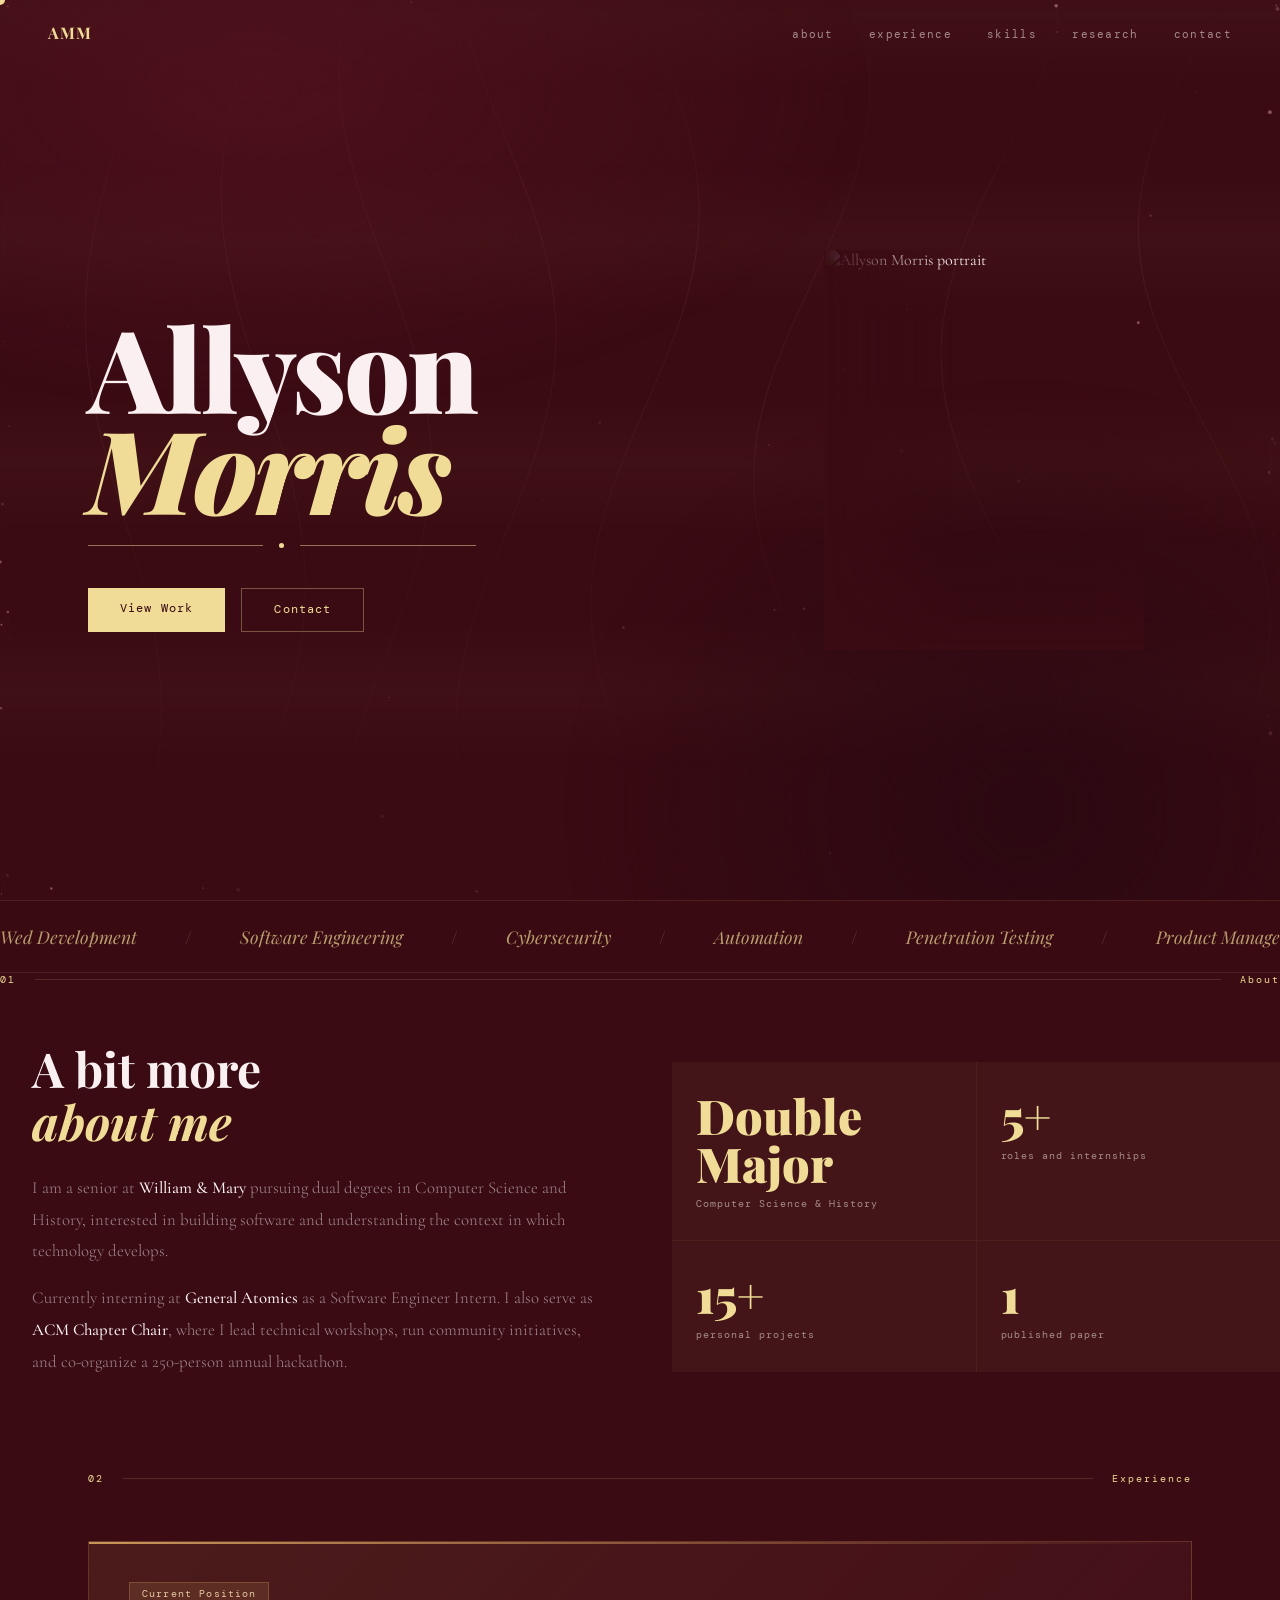
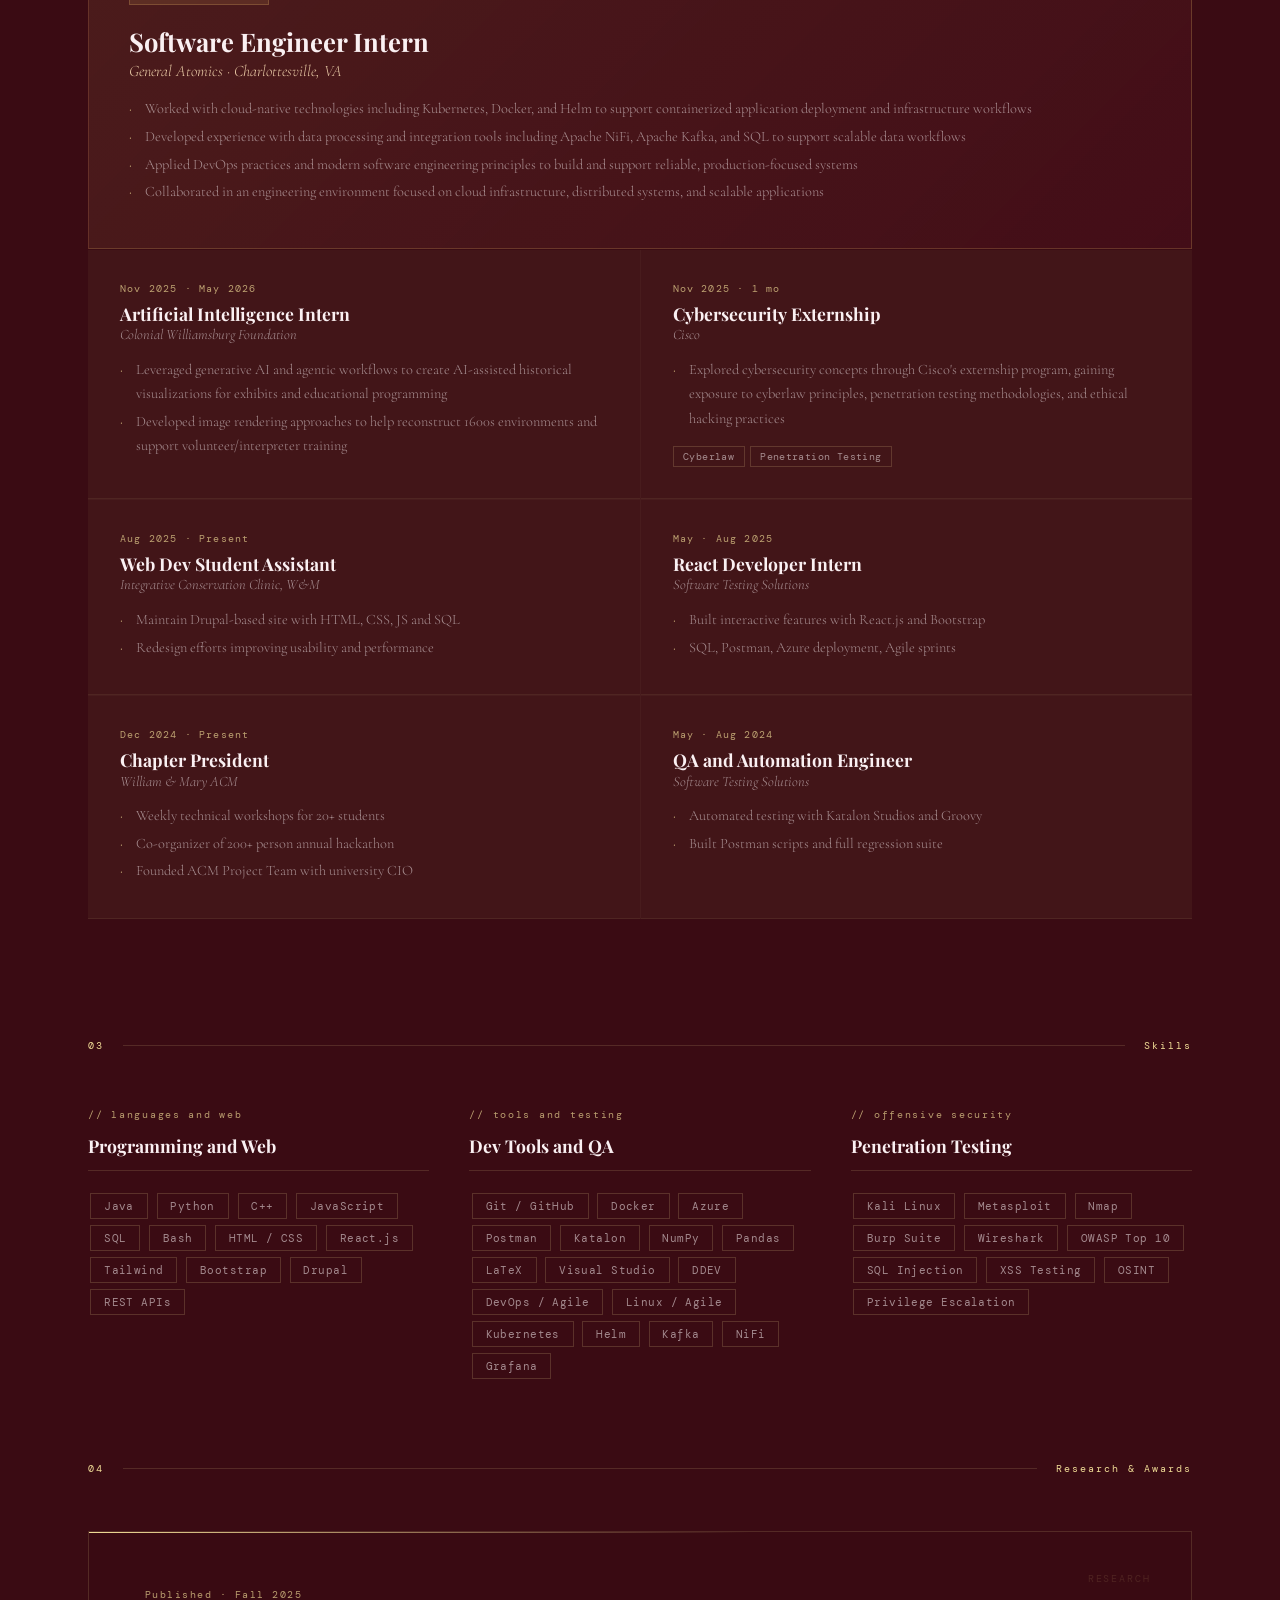
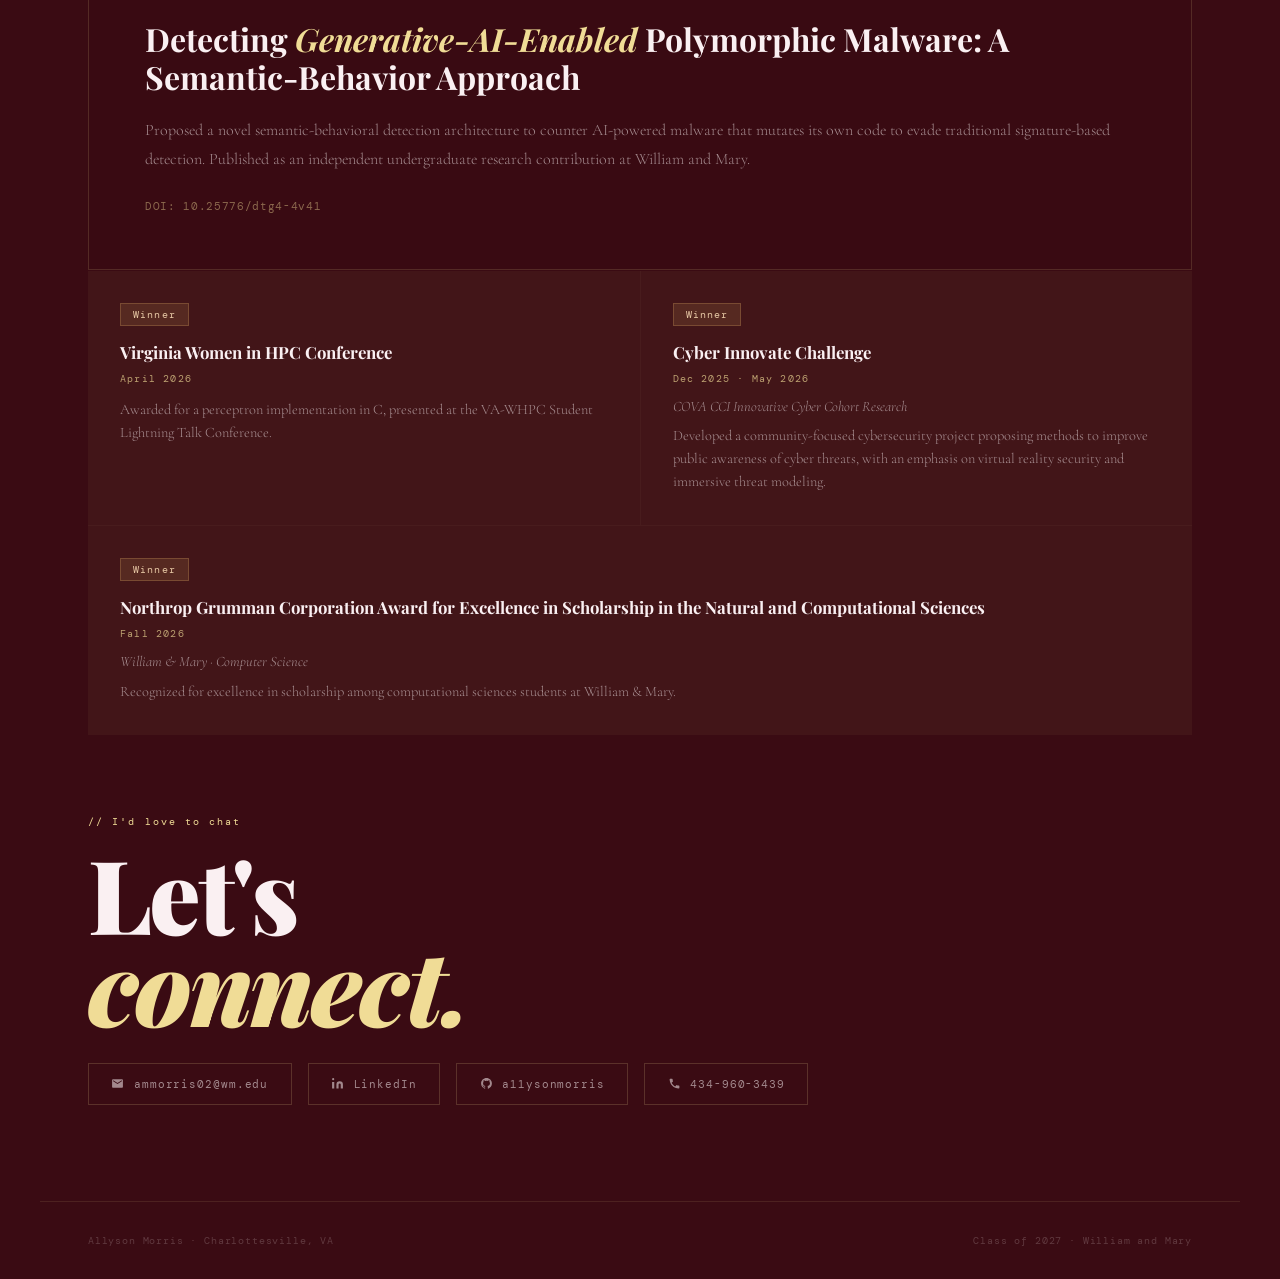
==== index.html @ bb6e07dc "Rename allyson-morris-portfolio-v2.html to index.html" ====
<!DOCTYPE html>
<html lang="en">
<head>
<meta charset="UTF-8">
<meta name="viewport" content="width=device-width, initial-scale=1.0">
<title>Allyson Morris</title>
<link rel="stylesheet" href="styles.css">
<link href="https://fonts.googleapis.com/css2?family=Playfair+Display:ital,wght@0,400;0,700;0,900;1,400;1,700&family=Cormorant+Garamond:ital,wght@0,300;0,400;0,500;1,300;1,400&family=DM+Mono:wght@300;400&display=swap" rel="stylesheet">
</head>
<body>

<div id="cursor"></div>
<div id="cursor-ring"></div>
<canvas id="bg-canvas"></canvas>
<div class="bg-wash"></div>

<nav id="nav">
  <a href="#hero" class="nav-logo">AMM</a>
  <ul class="nav-links">
    <li><a href="#about">about</a></li>
    <li><a href="#experience">experience</a></li>
    <li><a href="#skills">skills</a></li>
    <li><a href="#research">research</a></li>
    <li><a href="#contact">contact</a></li>
  </ul>
</nav>

<!-- HERO -->
<section id="hero">
  <div class="hero-content">
    <h1 class="hero-name">
      Allyson<br>
      <span class="italic-line">Morris</span>
    </h1>
    <div class="hero-divider">
      <div class="hero-divider-line"></div>
      <div class="hero-divider-dot"></div>
      <div class="hero-divider-line"></div>
    </div>
    <div class="hero-cta">
      <a href="#experience" class="btn-primary">View Work</a>
      <a href="mailto:ammorris02@wm.edu" class="btn-ghost">Contact</a>
    </div>
  </div>
  <div class="hero-photo-float">
  <img src="Images/IMG_0436.jpg" alt="Allyson Morris portrait">
  </div>
</section>

<!-- MARQUEE -->
<div class="marquee-wrap">
  <div class="marquee-track">
    <span>Wed Development</span><span class="sep">/</span>
    <span>Software Engineering</span><span class="sep">/</span>
    <span>Cybersecurity</span><span class="sep">/</span>
    <span>Automation</span><span class="sep">/</span>
    <span>Penetration Testing</span><span class="sep">/</span>
    <span>Product Management</span><span class="sep">/</span>
    <span>Published Researcher</span><span class="sep">/</span>
    <span>Wed Development</span><span class="sep">/</span>
    <span>Software Engineering</span><span class="sep">/</span>
    <span>Cybersecurity</span><span class="sep">/</span>
    <span>Automation</span><span class="sep">/</span>
    <span>Penetration Testing</span><span class="sep">/</span>
    <span>Published Researcher</span><span class="sep">/</span>
    <span>Product Management</span><span class="sep">/</span>
  </div>
</div>

<!-- ABOUT -->
<section id="about">
  <div class="section-meta reveal">
    <span class="section-num">01</span>
    <div class="section-rule"></div>
    <span class="section-num">About</span>
  </div>
  <div class="about-layout">
    <div class="about-left reveal">
      <h2>A bit more<br><em>about me</em></h2>
      <p>I am a senior at <strong>William &amp; Mary</strong> pursuing dual degrees in Computer Science and History, interested in building software and understanding the context in which technology develops.</p>
      <p>Currently interning at <strong>General Atomics</strong> as a Software Engineer Intern. I also serve as <strong>ACM Chapter Chair</strong>, where I lead technical workshops, run community initiatives, and co-organize a 250-person annual hackathon.</p>
    </div>
    <div class="stats-wrap reveal">
      <div class="stat-cell">
        <span class="stat-n">Double Major</span>
        <span class="stat-l">Computer Science & History</span>
      </div>
      <div class="stat-cell">
        <span class="stat-n">5+</span>
        <span class="stat-l">roles and internships</span>
      </div>
      <div class="stat-cell">
        <span class="stat-n">15+</span>
        <span class="stat-l">personal projects</span>
      </div>
      <div class="stat-cell">
        <span class="stat-n">1</span>
        <span class="stat-l">published paper</span>
      </div>
    </div>
  </div>
</section>

<!-- EXPERIENCE -->
<section id="experience">
  <div class="section-meta reveal">
    <span class="section-num">02</span>
    <div class="section-rule"></div>
    <span class="section-num">Experience</span>
  </div>

  <div class="exp-featured reveal">
    <div class="feat-badge">Current Position</div>
    <div class="feat-role">Software Engineer Intern</div>
    <div class="feat-org">General Atomics · Charlottesville, VA</div>
    <ul class="exp-bullets feat-bullets">
      <li>Worked with cloud-native technologies including Kubernetes, Docker, and Helm to support containerized application deployment and infrastructure workflows</li>
      <li>Developed experience with data processing and integration tools including Apache NiFi, Apache Kafka, and SQL to support scalable data workflows</li>
      <li>Applied DevOps practices and modern software engineering principles to build and support reliable, production-focused systems</li>
      <li>Collaborated in an engineering environment focused on cloud infrastructure, distributed systems, and scalable applications</li>
    </ul>
  </div>

  <div class="exp-grid reveal">
    <div class="exp-card">
      <div class="exp-period">Nov 2025 · May 2026</div>
      <div class="exp-role">Artificial Intelligence Intern</div>
      <div class="exp-org">Colonial Williamsburg Foundation</div>
      <ul class="exp-bullets">
        <li>Leveraged generative AI and agentic workflows to create AI-assisted historical visualizations for exhibits and educational programming</li>
        <li>Developed image rendering approaches to help reconstruct 1600s environments and support volunteer/interpreter training</li>
      </ul>
    </div>
    <div class="exp-card">
      <div class="exp-period">Nov 2025 · 1 mo</div>
      <div class="exp-role">Cybersecurity Externship</div>
      <div class="exp-org">Cisco</div>
      <ul class="exp-bullets">
        <li>Explored cybersecurity concepts through Cisco's externship program, gaining exposure to cyberlaw principles, penetration testing methodologies, and ethical hacking practices</li>
      </ul>
      <div class="exp-skills">
        <span class="skill-tag">Cyberlaw</span>
        <span class="skill-tag">Penetration Testing</span>
      </div>
    </div>
    <div class="exp-card">
      <div class="exp-period">Aug 2025 · Present</div>
      <div class="exp-role">Web Dev Student Assistant</div>
      <div class="exp-org">Integrative Conservation Clinic, W&M</div>
      <ul class="exp-bullets">
        <li>Maintain Drupal-based site with HTML, CSS, JS and SQL</li>
        <li>Redesign efforts improving usability and performance</li>
      </ul>
    </div>
    <div class="exp-card">
      <div class="exp-period">May · Aug 2025</div>
      <div class="exp-role">React Developer Intern</div>
      <div class="exp-org">Software Testing Solutions</div>
      <ul class="exp-bullets">
        <li>Built interactive features with React.js and Bootstrap</li>
        <li>SQL, Postman, Azure deployment, Agile sprints</li>
      </ul>
    </div>
    <div class="exp-card">
      <div class="exp-period">Dec 2024 · Present</div>
      <div class="exp-role">Chapter President</div>
      <div class="exp-org">William & Mary ACM</div>
      <ul class="exp-bullets">
        <li>Weekly technical workshops for 20+ students</li>
        <li>Co-organizer of 200+ person annual hackathon</li>
        <li>Founded ACM Project Team with university CIO</li>
      </ul>
    </div>
    <div class="exp-card">
      <div class="exp-period">May · Aug 2024</div>
      <div class="exp-role">QA and Automation Engineer</div>
      <div class="exp-org">Software Testing Solutions</div>
      <ul class="exp-bullets">
        <li>Automated testing with Katalon Studios and Groovy</li>
        <li>Built Postman scripts and full regression suite</li>
      </ul>
    </div>
  </div>
</section>

<!-- SKILLS -->
<section id="skills">
  <div class="section-meta reveal">
    <span class="section-num">03</span>
    <div class="section-rule"></div>
    <span class="section-num">Skills</span>
  </div>
  <div class="skills-layout reveal">
    <div>
      <span class="skill-group-label">// languages and web</span>
      <div class="skill-group-title">Programming and Web</div>
      <span class="skill-tag">Java</span>
      <span class="skill-tag">Python</span>
      <span class="skill-tag">C++</span>
      <span class="skill-tag">JavaScript</span>
      <span class="skill-tag">SQL</span>
      <span class="skill-tag">Bash</span>
      <span class="skill-tag">HTML / CSS</span>
      <span class="skill-tag">React.js</span>
      <span class="skill-tag">Tailwind</span>
      <span class="skill-tag">Bootstrap</span>
      <span class="skill-tag">Drupal</span>
      <span class="skill-tag">REST APIs</span>
    </div>
    <div>
      <span class="skill-group-label">// tools and testing</span>
      <div class="skill-group-title">Dev Tools and QA</div>
      <span class="skill-tag">Git / GitHub</span>
      <span class="skill-tag">Docker</span>
      <span class="skill-tag">Azure</span>
      <span class="skill-tag">Postman</span>
      <span class="skill-tag">Katalon</span>
      <span class="skill-tag">NumPy</span>
      <span class="skill-tag">Pandas</span>
      <span class="skill-tag">LaTeX</span>
      <span class="skill-tag">Visual Studio</span>
      <span class="skill-tag">DDEV</span>
      <span class="skill-tag">DevOps / Agile</span>
      <span class="skill-tag">Linux / Agile</span>
      <span class="skill-tag">Kubernetes</span>
      <span class="skill-tag">Helm</span>
      <span class="skill-tag">Kafka</span>
      <span class="skill-tag">NiFi</span>
      <span class="skill-tag">Grafana</span>
    </div>
    <div>
      <span class="skill-group-label">// offensive security</span>
      <div class="skill-group-title">Penetration Testing</div>
      <span class="skill-tag">Kali Linux</span>
      <span class="skill-tag">Metasploit</span>
      <span class="skill-tag">Nmap</span>
      <span class="skill-tag">Burp Suite</span>
      <span class="skill-tag">Wireshark</span>
      <span class="skill-tag">OWASP Top 10</span>
      <span class="skill-tag">SQL Injection</span>
      <span class="skill-tag">XSS Testing</span>
      <span class="skill-tag">OSINT</span>
      <span class="skill-tag">Privilege Escalation</span>
    </div>
  </div>
</section>

<!-- RESEARCH & AWARDS -->
<section id="research">
  <div class="section-meta reveal">
    <span class="section-num">04</span>
    <div class="section-rule"></div>
    <span class="section-num">Research & Awards</span>
  </div>
  <div class="research-block reveal">
    <div class="res-label">Published · Fall 2025</div>
    <h2 class="res-title">Detecting <em>Generative-AI-Enabled</em> Polymorphic Malware: A Semantic-Behavior Approach</h2>
    <p class="res-body">Proposed a novel semantic-behavioral detection architecture to counter AI-powered malware that mutates its own code to evade traditional signature-based detection. Published as an independent undergraduate research contribution at William and Mary.</p>
    <div class="res-doi">DOI: 10.25776/dtg4-4v41</div>
  </div>
  <div class="awards-grid reveal">
    <div class="award-cell">
      <div class="award-badge">Winner</div>
      <div class="award-title">Virginia Women in HPC Conference</div>
      <div class="award-date">April 2026</div>
      <p class="award-desc">Awarded for a perceptron implementation in C, presented at the VA-WHPC Student Lightning Talk Conference.</p>
    </div>
    <div class="award-cell">
      <div class="award-badge">Winner</div>
      <div class="award-title">Cyber Innovate Challenge</div>
      <div class="award-date">Dec 2025 · May 2026</div>
      <div class="award-org">COVA CCI Innovative Cyber Cohort Research</div>
      <p class="award-desc">Developed a community-focused cybersecurity project proposing methods to improve public awareness of cyber threats, with an emphasis on virtual reality security and immersive threat modeling.</p>
    </div>
    <div class="award-cell award-cell-wide">
      <div class="award-badge">Winner</div>
      <div class="award-title">Northrop Grumman Corporation Award for Excellence in Scholarship in the Natural and Computational Sciences</div>
      <div class="award-date">Fall 2026</div>
      <div class="award-org">William &amp; Mary · Computer Science</div>
      <p class="award-desc">Recognized for excellence in scholarship among computational sciences students at William &amp; Mary.</p>
    </div>
  </div>
</section>

<!-- CONTACT -->
<section id="contact">
  <div class="contact-kicker reveal">// I'd love to chat</div>
  <h2 class="contact-h reveal">Let's<br><em>connect.</em></h2>
  <div class="contact-row reveal">
    <a href="mailto:ammorris02@wm.edu" class="contact-link">
      <svg viewBox="0 0 24 24"><path d="M20 4H4C2.9 4 2 4.9 2 6v12c0 1.1.9 2 2 2h16c1.1 0 2-.9 2-2V6c0-1.1-.9-2-2-2zm0 4l-8 5-8-5V6l8 5 8-5v2z"/></svg>
      ammorris02@wm.edu
    </a>
    <a href="https://www.linkedin.com/in/allyson-morris" target="_blank" class="contact-link">
      <svg viewBox="0 0 24 24"><path d="M16 8a6 6 0 016 6v7h-4v-7a2 2 0 00-2-2 2 2 0 00-2 2v7h-4v-7a6 6 0 016-6zM2 9h4v12H2z"/><circle cx="4" cy="4" r="2"/></svg>
      LinkedIn
    </a>
    <a href="https://github.com/a11ysonmorris" target="_blank" class="contact-link">
      <svg viewBox="0 0 24 24"><path d="M12 2C6.477 2 2 6.477 2 12c0 4.42 2.865 8.166 6.839 9.489.5.092.682-.217.682-.482 0-.237-.008-.866-.013-1.7-2.782.603-3.369-1.34-3.369-1.34-.454-1.156-1.11-1.463-1.11-1.463-.908-.62.069-.608.069-.608 1.003.07 1.531 1.03 1.531 1.03.892 1.529 2.341 1.088 2.91.832.092-.647.35-1.088.636-1.338-2.22-.253-4.555-1.11-4.555-4.943 0-1.091.39-1.984 1.029-2.683-.103-.253-.446-1.27.098-2.647 0 0 .84-.269 2.75 1.025A9.578 9.578 0 0112 6.836c.85.004 1.705.114 2.504.336 1.909-1.294 2.747-1.025 2.747-1.025.546 1.377.202 2.394.1 2.647.64.699 1.028 1.592 1.028 2.683 0 3.842-2.339 4.687-4.566 4.935.359.309.678.919.678 1.852 0 1.336-.012 2.415-.012 2.743 0 .267.18.578.688.48C19.138 20.161 22 16.416 22 12c0-5.523-4.477-10-10-10z"/></svg>
      a11ysonmorris
    </a>
    <a href="tel:4349603439" class="contact-link">
      <svg viewBox="0 0 24 24"><path d="M6.6 10.8c1.4 2.8 3.8 5.1 6.6 6.6l2.2-2.2c.3-.3.7-.4 1-.2 1.1.4 2.3.6 3.6.6.6 0 1 .4 1 1V20c0 .6-.4 1-1 1-9.4 0-17-7.6-17-17 0-.6.4-1 1-1h3.5c.6 0 1 .4 1 1 0 1.3.2 2.5.6 3.6.1.3 0 .7-.2 1L6.6 10.8z"/></svg>
      434-960-3439
    </a>
  </div>
</section>

<footer>
  <p>Allyson Morris · Charlottesville, VA</p>
  <p>Class of 2027 · William and Mary</p>
</footer>

<script>
// Cursor
const cursor=document.getElementById('cursor');
const ring=document.getElementById('cursor-ring');
let mx=0,my=0,rx=0,ry=0;
document.addEventListener('mousemove',e=>{mx=e.clientX;my=e.clientY;});
(function loop(){
  cursor.style.left=mx+'px';cursor.style.top=my+'px';
  rx+=(mx-rx)*.1;ry+=(my-ry)*.1;
  ring.style.left=rx+'px';ring.style.top=ry+'px';
  requestAnimationFrame(loop);
})();
document.querySelectorAll('a,button,.stat-cell,.exp-card,.exp-featured,.research-block,.skill-tag,.award-cell').forEach(el=>{
  el.addEventListener('mouseenter',()=>{
    ring.style.width='52px';ring.style.height='52px';
    ring.style.borderColor='rgba(232,160,176,0.7)';
    cursor.style.transform='translate(-50%,-50%) scale(1.6)';
  });
  el.addEventListener('mouseleave',()=>{
    ring.style.width='34px';ring.style.height='34px';
    ring.style.borderColor='rgba(232,160,176,0.5)';
    cursor.style.transform='translate(-50%,-50%) scale(1)';
  });
});

// Nav
const nav=document.getElementById('nav');
window.addEventListener('scroll',()=>nav.classList.toggle('scrolled',scrollY>60));

// Reveal
const obs=new IntersectionObserver(entries=>{
  entries.forEach(e=>{if(e.isIntersecting)e.target.classList.add('visible');});
},{threshold:.1});
document.querySelectorAll('.reveal').forEach(el=>obs.observe(el));

// Canvas: flowing diagonal gradient lines + floating particles
const canvas=document.getElementById('bg-canvas');
const ctx=canvas.getContext('2d');
let W,H;
function resize(){W=canvas.width=window.innerWidth;H=canvas.height=window.innerHeight;}
resize();
window.addEventListener('resize',resize);

let t=0;
// Particles
const particles=Array.from({length:60},()=>{
  return {
    x:Math.random()*2000,y:Math.random()*1200,
    vx:(Math.random()-.5)*.3,vy:(Math.random()-.5)*.3,
    size:Math.random()*1.5+.5,
    opacity:Math.random()*.4+.1
  };
});

function draw(){
  ctx.clearRect(0,0,W,H);
  t+=.004;

  // Flowing lines — diagonal, like circuit traces
  const numLines=12;
  for(let i=0;i<numLines;i++){
    const progress=(t*.12+i/numLines)%1;
    const x=(i/numLines)*W*1.5-W*.2;
    const wave=Math.sin(t+i*.7)*60;
    ctx.beginPath();
    ctx.moveTo(x+wave,-20);
    const grad=ctx.createLinearGradient(x,0,x,H);
    grad.addColorStop(0,'rgba(232,160,176,0)');
    grad.addColorStop(.3+Math.sin(t+i)*.15,'rgba(232,160,176,0.08)');
    grad.addColorStop(.6,'rgba(201,151,90,0.04)');
    grad.addColorStop(1,'rgba(232,160,176,0)');
    ctx.strokeStyle=grad;
    ctx.lineWidth=1;
    for(let y=0;y<=H;y+=4){
      const wx=x+Math.sin(t*.5+y*.008+i)*(30+i*4)+wave;
      ctx.lineTo(wx,y);
    }
    ctx.stroke();
  }

  // Horizontal gradient sweeps
  for(let i=0;i<4;i++){
    const y=H*((t*.05+i*.25)%1);
    const grad2=ctx.createLinearGradient(0,y-80,0,y+80);
    grad2.addColorStop(0,'rgba(201,151,90,0)');
    grad2.addColorStop(.5,'rgba(201,151,90,0.04)');
    grad2.addColorStop(1,'rgba(201,151,90,0)');
    ctx.fillStyle=grad2;
    ctx.fillRect(0,y-80,W,160);
  }

  // Particles
  particles.forEach(p=>{
    p.x+=p.vx;p.y+=p.vy;
    if(p.x<0)p.x=W;if(p.x>W)p.x=0;
    if(p.y<0)p.y=H;if(p.y>H)p.y=0;
    ctx.beginPath();
    ctx.arc(p.x,p.y,p.size,0,Math.PI*2);
    ctx.fillStyle=`rgba(232,160,176,${p.opacity*(0.5+Math.sin(t*2+p.x)*.5)})`;
    ctx.fill();
  });

  // Connect nearby particles
  particles.forEach((a,i)=>{
    particles.slice(i+1).forEach(b=>{
      const dx=a.x-b.x,dy=a.y-b.y,dist=Math.sqrt(dx*dx+dy*dy);
      if(dist<100){
        ctx.beginPath();
        ctx.moveTo(a.x,a.y);ctx.lineTo(b.x,b.y);
        ctx.strokeStyle=`rgba(232,160,176,${(1-dist/100)*0.06})`;
        ctx.lineWidth=.5;ctx.stroke();
      }
    });
  });

  requestAnimationFrame(draw);
}
draw();
</script>
</body>
</html>
---- styles.css ----
*,*::before,*::after{box-sizing:border-box;margin:0;padding:0;}
:root{
  --burg:#5C1522;
  --burg-deep:#3A0B13;
  --burg-mid:#7A1E30;
  --burg-bright:#9E2840;
  --burg-light:#C45070;
  --rose:#F0DC96;
  --rose-pale:#F7EDC8;
  --cream:#FAF0F2;
  --cream2:#F0DDE2;
  --gold:#C9975A;
  --gold-pale:#E8C9A5;
  --ink:#FAF0F2;
  --muted:rgba(250,240,242,0.55);
  --serif-d:'Playfair Display',Georgia,serif;
  --serif-b:'Cormorant Garamond',Georgia,serif;
  --mono:'DM Mono',monospace;
}
html{scroll-behavior:smooth;}
body{
  background:var(--burg-deep);
  color:var(--ink);
  font-family:var(--serif-b);
  overflow-x:hidden;
  cursor:none;
}
/* Cursor */
#cursor{width:10px;height:10px;background:var(--rose);border-radius:50%;position:fixed;pointer-events:none;z-index:9999;transform:translate(-50%,-50%);transition:transform .15s,background .2s;}
/* Background canvas */
#bg-canvas{position:fixed;inset:0;z-index:0;pointer-events:none;}
/* Gradient wash over canvas */
.bg-wash{
  position:fixed;inset:0;z-index:1;pointer-events:none;
  background:
    radial-gradient(ellipse 80% 60% at 20% 10%, rgba(90,20,35,0.6) 0%, transparent 60%),
    radial-gradient(ellipse 60% 80% at 80% 90%, rgba(40,8,18,0.8) 0%, transparent 60%);
}
/* Nav */
nav{
  position:fixed;top:0;left:0;right:0;z-index:200;
  padding:1.4rem 3rem;
  display:flex;justify-content:space-between;align-items:center;
  transition:background .4s,backdrop-filter .4s,border-bottom .4s;
}
nav.scrolled{
  background:rgba(58,11,19,0.85);
  backdrop-filter:blur(18px);
  border-bottom:1px solid rgba(240,220,150,0.12);
}
.nav-logo{
  font-family:var(--serif-d);font-size:1rem;letter-spacing:.05em;
  color:var(--rose);text-decoration:none;font-weight:700;
}
.nav-links{display:flex;gap:2.2rem;list-style:none;}
.nav-links a{
  font-family:var(--mono);font-size:.68rem;letter-spacing:.12em;
  color:var(--muted);text-decoration:none;transition:color .2s;position:relative;
}
.nav-links a::after{
  content:'';position:absolute;bottom:-4px;left:0;right:0;height:1px;
  background:var(--rose);transform:scaleX(0);transform-origin:left;
  transition:transform .25s ease;
}
.nav-links a:hover{color:var(--rose);}
.nav-links a:hover::after{transform:scaleX(1);}
section{position:relative;z-index:2;}
/* HERO */
#hero{
  min-height:100vh;
  display:flex;align-items:center;
  padding:8rem 3rem 5rem;
  max-width:1200px;margin:0 auto;
  position:relative;
}
.hero-content{
  max-width:680px;
  position:relative;z-index:2;
}
.hero-kicker{
  font-family:var(--mono);font-size:.68rem;letter-spacing:.22em;
  color:var(--rose);margin-bottom:1.2rem;
  opacity:0;animation:fadeUp .7s ease .1s forwards;
}
.hero-name{
  font-family:var(--serif-d);
  font-size:clamp(4.5rem,9vw,8.5rem);
  font-weight:900;line-height:.88;letter-spacing:-.025em;
  margin-bottom:1.2rem;
  opacity:0;animation:fadeUp .85s ease .25s forwards;
}
.hero-name .italic-line{
  font-style:italic;
  color:var(--rose);
  display:block;
}
.hero-divider{
  display:flex;align-items:center;gap:1rem;
  margin:1.5rem 0;
  opacity:0;animation:fadeUp .6s ease .4s forwards;
}
.hero-divider-line{height:1px;flex:1;max-width:210px;background:var(--rose);opacity:.5;}
.hero-divider-dot{width:5px;height:5px;background:var(--rose);border-radius:50%;}
.hero-tagline{
  font-family:var(--serif-b);font-size:1.2rem;font-weight:300;
  line-height:1.8;color:var(--muted);max-width:480px;
  opacity:0;animation:fadeUp .8s ease .5s forwards;
}
.hero-tagline strong{color:var(--cream);font-weight:500;}
.hero-cta{
  display:flex;gap:1rem;margin-top:2.5rem;
  opacity:0;animation:fadeUp .7s ease .65s forwards;
}
.btn-primary{
  display:inline-block;padding:.85rem 2rem;
  background:var(--rose);color:var(--burg-deep);
  font-family:var(--mono);font-size:.72rem;letter-spacing:.1em;
  text-decoration:none;font-weight:400;
  transition:transform .2s,box-shadow .2s,background .2s;
}
.btn-primary:hover{background:var(--rose-pale);transform:translateY(-2px);box-shadow:0 10px 30px rgba(240,220,150,0.25);}
.btn-ghost{
  display:inline-block;padding:.85rem 2rem;
  border:1px solid rgba(240,220,150,0.35);color:var(--rose);
  font-family:var(--mono);font-size:.72rem;letter-spacing:.1em;
  text-decoration:none;
  transition:border-color .2s,background .2s;
}
.btn-ghost:hover{border-color:var(--rose);background:rgba(240,220,150,0.08);}
/* Floating hero photo */
.hero-photo-float{
  position:absolute;right:6rem;top:50%;transform:translateY(-50%);
  width:320px;height:400px;overflow:hidden;
  opacity:0;animation:fadeIn 1.2s ease .8s forwards;
  z-index:1;
}
.hero-photo-float img{
  width:100%;height:100%;object-fit:cover;object-position:center 8%;
  transition:transform 6s ease;
}
.hero-photo-float:hover img{transform:scale(1.05);}
.hero-photo-float::after{
  content:'';position:absolute;inset:0;
  background:linear-gradient(to left, transparent 60%, var(--burg-deep) 100%),
             linear-gradient(to top, var(--burg-deep) 0%, transparent 30%);
}
/* MARQUEE */
.marquee-wrap{
  overflow:hidden;padding:1.5rem 0;
  border-top:1px solid rgba(240,220,150,0.1);
  border-bottom:1px solid rgba(240,220,150,0.1);
  background:rgba(58,11,19,0.4);
  position:relative;z-index:2;
  margin-bottom:0;
}
.marquee-track{
  display:flex;gap:3rem;
  animation:marquee 22s linear infinite;
  white-space:nowrap;
  width:max-content;
}
.marquee-track span{
  font-family:var(--serif-d);font-size:1.1rem;font-weight:400;font-style:italic;
  color:var(--rose);opacity:.7;
}
.marquee-track .sep{color:rgba(240,220,150,0.3);font-style:normal;}
@keyframes marquee{from{transform:translateX(0)}to{transform:translateX(-50%)}};
/* ABOUT */
#about{padding:5rem 3rem;max-width:1200px;margin:0 auto;}
.section-meta{
  display:flex;align-items:center;gap:1.2rem;margin-bottom:3.5rem;
}
.section-num{
  font-family:var(--mono);font-size:.62rem;letter-spacing:.2em;color:var(--rose);
}
.section-rule{flex:1;height:1px;background:rgba(240,220,150,0.15);}
.about-layout{display:grid;grid-template-columns:1fr 1fr;gap:4rem;align-items:center;}
.about-left{
  padding-left: 2rem;
}
.about-left h2{
  font-family:var(--serif-d);
  font-size:clamp(2rem,4vw,3rem);font-weight:700;line-height:1.1;
  margin-bottom:1.5rem;
}
.about-left h2 em{color:var(--rose);font-style:italic;}
.about-left p{
  font-family:var(--serif-b);font-size:1.05rem;font-weight:300;
  line-height:1.9;color:var(--muted);margin-bottom:.9rem;
}
.about-left p strong{color:var(--cream);font-weight:500;}
/* Stats */
.stats-wrap{display:grid;grid-template-columns:1fr 1fr;gap:1px;background:rgba(240,220,150,0.1);}
.stat-cell{
  background:rgba(58,11,19,0.5);
  padding:1.8rem 1.5rem;
  transition:background .25s;
  position:relative;overflow:hidden;
}
.stat-cell::before{
  content:'';position:absolute;inset:0;
  background:radial-gradient(circle at bottom right,rgba(240,220,150,0.07) 0%,transparent 70%);
  opacity:0;transition:opacity .3s;
}
.stat-cell:hover{background:rgba(90,20,35,0.7);}
.stat-cell:hover::before{opacity:1;}
.stat-n{
  font-family:var(--serif-d);font-size:3rem;font-weight:900;
  color:var(--rose);display:block;line-height:1;margin-bottom:.3rem;
}
.stat-l{
  font-family:var(--mono);font-size:.62rem;letter-spacing:.1em;color:var(--muted);
}
/* EXPERIENCE */
#experience{padding:5rem 3rem;max-width:1200px;margin:0 auto;}
.exp-featured{
  background:linear-gradient(135deg,rgba(201,151,90,0.12) 0%,rgba(90,20,35,0.3) 100%);
  border:1px solid rgba(201,151,90,0.25);
  padding:2.5rem;margin-bottom:1px;
  position:relative;overflow:hidden;
  transition:transform .3s;
}
.exp-featured:hover{transform:translateY(-2px);}
.exp-featured::before{
  content:'';position:absolute;top:0;left:0;right:0;height:2px;
  background:linear-gradient(to right,var(--gold),transparent);
}
.feat-badge{
  display:inline-block;
  background:rgba(201,151,90,0.15);border:1px solid rgba(201,151,90,0.3);
  color:var(--gold-pale);
  font-family:var(--mono);font-size:.6rem;letter-spacing:.12em;
  padding:.25rem .75rem;margin-bottom:1.2rem;
}
.feat-role{font-family:var(--serif-d);font-size:1.6rem;font-weight:700;margin-bottom:.2rem;}
.feat-org{font-family:var(--serif-b);font-size:1rem;font-weight:300;color:var(--gold-pale);font-style:italic;margin-bottom:1rem;}
.feat-desc{font-family:var(--serif-b);font-size:1rem;font-weight:300;line-height:1.8;color:var(--muted);}
.feat-bullets li{font-size:1rem;line-height:1.7;}
.exp-grid{display:grid;grid-template-columns:1fr 1fr;gap:1px;background:rgba(240,220,150,0.08);margin-top:1px;}
.exp-card{
  background:rgba(58,11,19,0.4);padding:2rem;
  position:relative;overflow:hidden;
  transition:background .25s;
}
.exp-card::after{
  content:'';position:absolute;bottom:0;left:0;right:0;height:1px;
  background:rgba(240,220,150,0.08);
}
.exp-card::before{
  content:'';position:absolute;top:0;left:0;width:2px;height:0;
  background:var(--rose);transition:height .4s ease;
}
.exp-card:hover{background:rgba(90,20,35,0.6);}
.exp-card:hover::before{height:100%;}
.exp-period{font-family:var(--mono);font-size:.62rem;letter-spacing:.12em;color:var(--rose);opacity:.7;margin-bottom:.5rem;}
.exp-role{font-family:var(--serif-d);font-size:1.1rem;font-weight:700;margin-bottom:.15rem;line-height:1.2;}
.exp-org{font-family:var(--serif-b);font-size:.9rem;font-weight:300;color:var(--muted);font-style:italic;margin-bottom:.9rem;}
.exp-bullets{list-style:none;}
.exp-bullets li{
  font-family:var(--serif-b);font-size:.9rem;font-weight:300;
  color:var(--muted);line-height:1.7;
  padding-left:1rem;position:relative;margin-bottom:.2rem;
}
.exp-bullets li::before{content:'·';position:absolute;left:0;color:var(--rose);}
.exp-skills{margin-top:.9rem;display:flex;flex-wrap:wrap;gap:.3rem;}
.exp-skills .skill-tag{font-size:.6rem;padding:.2rem .6rem;margin:0;}
.exp-card-wide{grid-column:1/-1;}
/* SKILLS */
#skills{padding:2.5rem 3rem;max-width:1200px;margin:0 auto;}
.skills-layout{display:grid;grid-template-columns:repeat(3,1fr);gap:2.5rem;}
.skill-group-label{
  font-family:var(--mono);font-size:.6rem;letter-spacing:.18em;
  color:var(--rose);opacity:.7;margin-bottom:.8rem;display:block;
}
.skill-group-title{
  font-family:var(--serif-d);font-size:1.1rem;font-weight:700;
  margin-bottom:1.2rem;padding-bottom:.8rem;
  border-bottom:1px solid rgba(240,220,150,0.15);
}
.skill-tag{
  display:inline-block;
  font-family:var(--mono);font-size:.68rem;
  padding:.3rem .8rem;margin:.2rem .15rem;
  border:1px solid rgba(240,220,150,0.18);
  color:var(--muted);letter-spacing:.04em;
  transition:border-color .2s,color .2s,background .2s;
}
.skill-tag:hover{border-color:var(--rose);color:var(--rose);background:rgba(240,220,150,0.06);}
/* RESEARCH */
#research{padding:2.5rem 3rem;max-width:1200px;margin:0 auto;}
.research-block{
  border:1px solid rgba(240,220,150,0.15);
  padding:3.5rem;
  position:relative;overflow:hidden;
  transition:transform .3s;
  background:rgba(58,11,19,0.3);
}
.research-block:hover{transform:translateY(-3px);}
.research-block::before{
  content:'';position:absolute;top:0;left:0;right:0;height:1px;
  background:linear-gradient(to right,var(--rose),transparent 60%);
}
.research-block::after{
  content:'RESEARCH';
  position:absolute;right:2.5rem;top:2.5rem;
  font-family:var(--mono);font-size:.6rem;letter-spacing:.2em;
  color:rgba(240,220,150,0.12);font-weight:400;
}
.res-label{font-family:var(--mono);font-size:.62rem;letter-spacing:.15em;color:var(--rose);opacity:.7;margin-bottom:1.2rem;}
.res-title{font-family:var(--serif-d);font-size:clamp(1.4rem,3vw,2rem);font-weight:700;line-height:1.2;margin-bottom:1.2rem;}
.res-title em{color:var(--rose);font-style:italic;}
.res-body{font-family:var(--serif-b);font-size:1rem;font-weight:300;line-height:1.85;color:var(--muted);margin-bottom:1.5rem;}
.res-doi{font-family:var(--mono);font-size:.7rem;letter-spacing:.06em;color:rgba(240,220,150,0.45);}
/* AWARDS */
.awards-grid{display:grid;grid-template-columns:1fr 1fr;gap:1px;background:rgba(240,220,150,0.08);margin-top:1px;}
.award-cell{
  background:rgba(58,11,19,0.4);padding:2rem;
  position:relative;overflow:hidden;
  transition:background .25s;
}
.award-cell::before{
  content:'';position:absolute;top:0;left:0;width:2px;height:0;
  background:var(--rose);transition:height .4s ease;
}
.award-cell:hover{background:rgba(90,20,35,0.6);}
.award-cell:hover::before{height:100%;}
.award-badge{
  display:inline-block;
  background:rgba(201,151,90,0.15);border:1px solid rgba(201,151,90,0.3);
  color:var(--gold-pale);
  font-family:var(--mono);font-size:.6rem;letter-spacing:.12em;
  padding:.25rem .75rem;margin-bottom:1rem;
}
.award-title{font-family:var(--serif-d);font-size:1.05rem;font-weight:700;line-height:1.3;margin-bottom:.5rem;}
.award-date{font-family:var(--mono);font-size:.62rem;letter-spacing:.12em;color:var(--rose);opacity:.7;margin-bottom:.8rem;}
.award-org{font-family:var(--serif-b);font-size:.9rem;font-weight:300;color:var(--muted);font-style:italic;margin-bottom:.6rem;}
.award-desc{font-family:var(--serif-b);font-size:.9rem;font-weight:300;line-height:1.6;color:var(--muted);}
.award-cell-wide{grid-column:1/-1;}
/* CONTACT */
#contact{padding:2.5rem 3rem 6rem;max-width:1200px;margin:0 auto;}
.contact-kicker{font-family:var(--mono);font-size:.65rem;letter-spacing:.2em;color:var(--rose);opacity:.7;margin-bottom:1.2rem;}
.contact-h{font-family:var(--serif-d);font-size:clamp(3.5rem,8vw,7rem);font-weight:900;line-height:.9;letter-spacing:-.025em;margin-bottom:2rem;}
.contact-h em{color:var(--rose);font-style:italic;}
.contact-sub{font-family:var(--serif-b);font-size:1.05rem;font-weight:300;line-height:1.8;color:var(--muted);max-width:450px;margin-bottom:3rem;}
.contact-row{display:flex;gap:1rem;flex-wrap:wrap;}
.contact-link{
  display:flex;align-items:center;gap:.6rem;
  font-family:var(--mono);font-size:.7rem;letter-spacing:.08em;
  color:var(--muted);text-decoration:none;
  padding:.8rem 1.4rem;border:1px solid rgba(240,220,150,0.18);
  transition:border-color .25s,color .25s,transform .25s;
}
.contact-link:hover{border-color:var(--rose);color:var(--rose);transform:translateY(-2px);}
.contact-link svg{width:13px;height:13px;fill:currentColor;flex-shrink:0;}
footer{
  border-top:1px solid rgba(240,220,150,0.1);
  padding:2rem 3rem;max-width:1200px;margin:0 auto;
  display:flex;justify-content:space-between;align-items:center;
}
footer p{font-family:var(--mono);font-size:.65rem;color:rgba(250,240,242,0.2);letter-spacing:.08em;}
/* Animations */
@keyframes fadeUp{from{opacity:0;transform:translateY(22px)}to{opacity:1;transform:none}}
@keyframes fadeIn{to{opacity:1}}
.reveal{opacity:0;transform:translateY(28px);transition:opacity .75s ease,transform .75s ease;}
.reveal.visible{opacity:1;transform:none;}
@media(max-width:900px){
  .hero-photo-float{display:none;}
  .about-layout,.exp-grid,.skills-layout,.awards-grid{grid-template-columns:1fr;}
  nav{padding:1rem 1.5rem;}
  #about,#experience,#skills,#research,#contact{padding:5rem 1.5rem;}
}
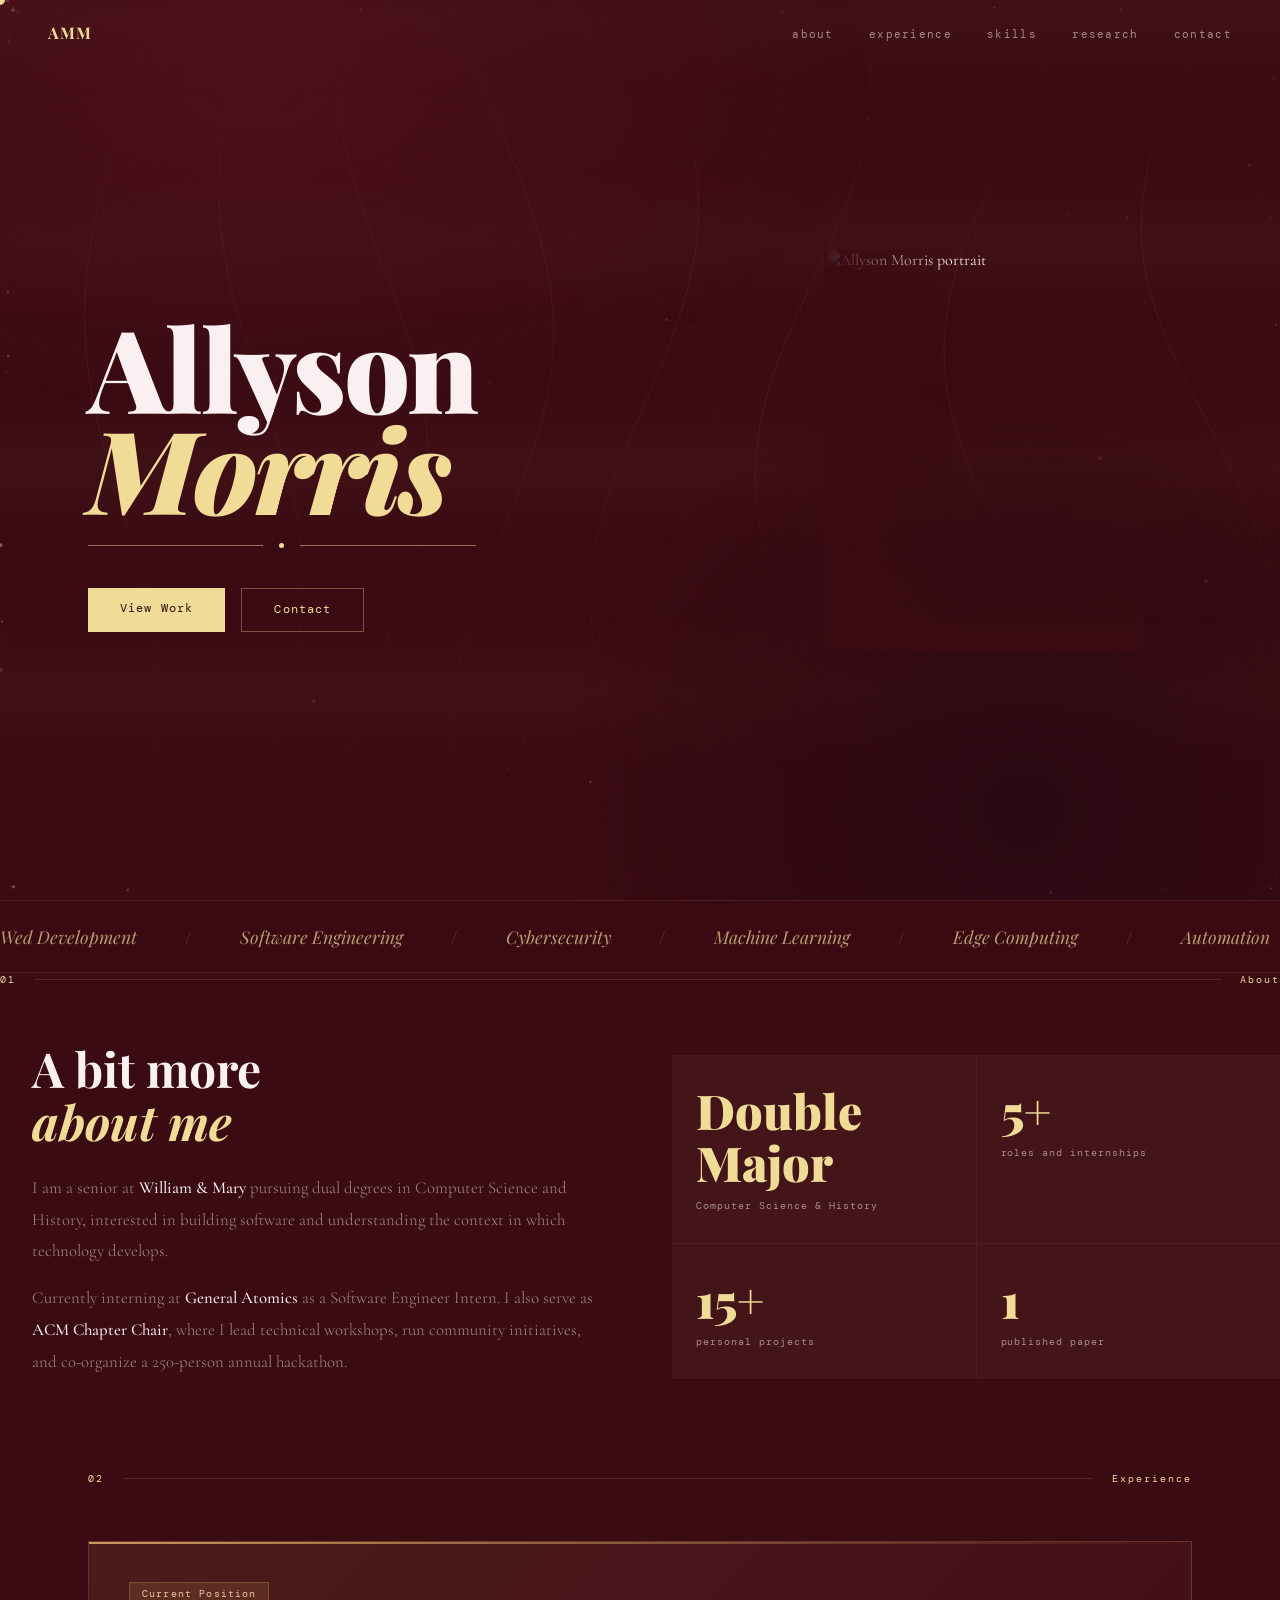
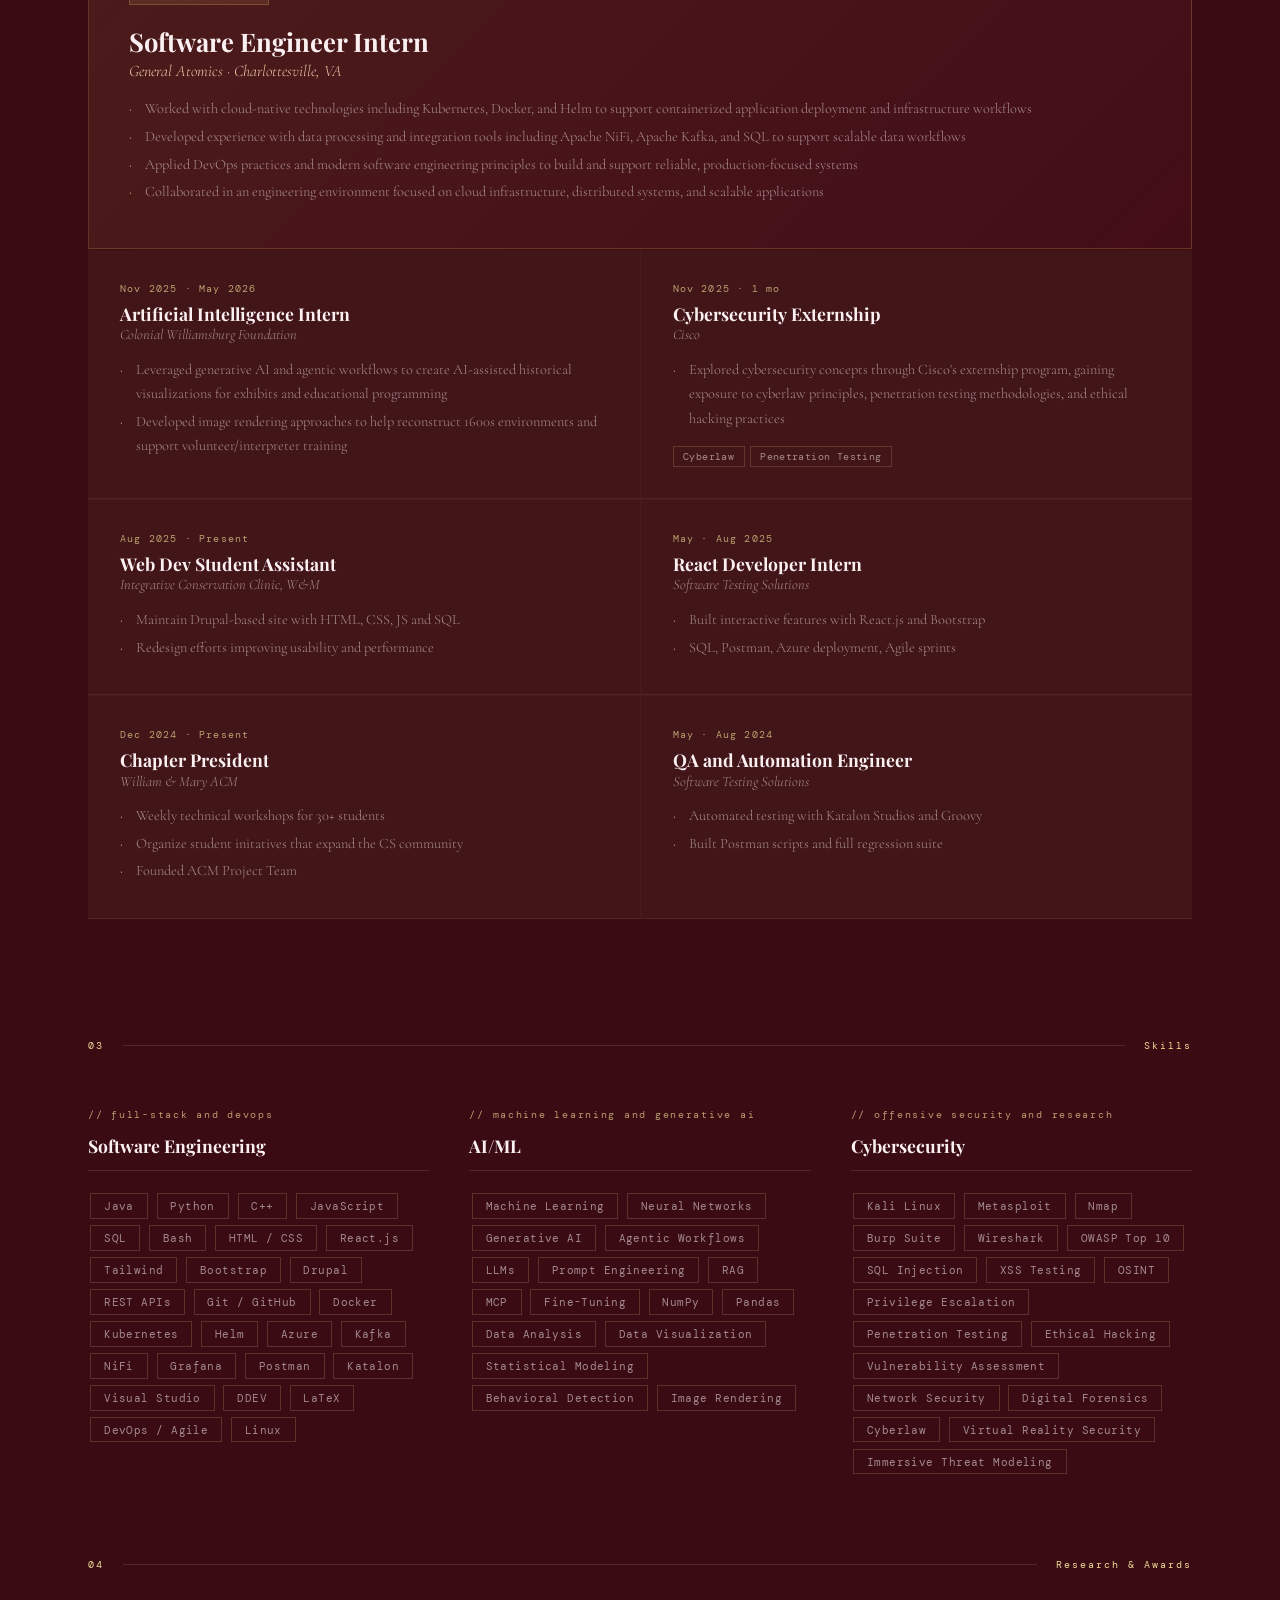
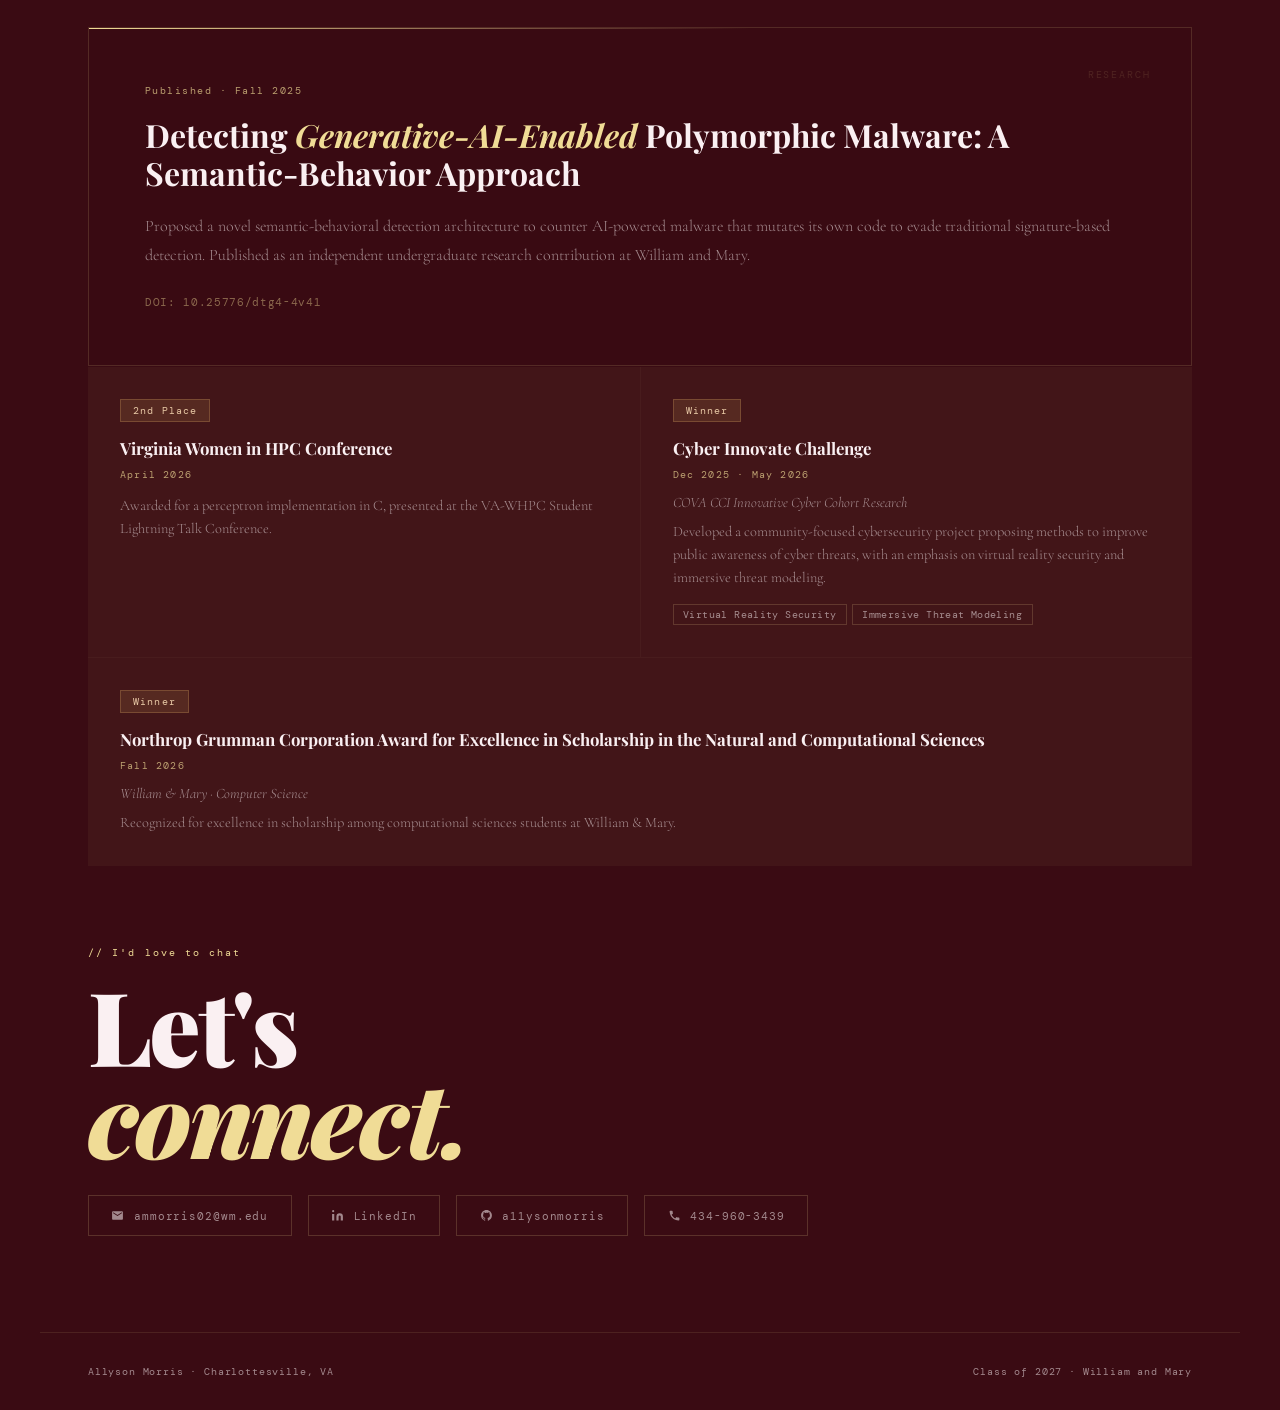
==== commit 3a07368b: "update website" ====
--- a/index.html
+++ b/index.html
@@ -4,6 +4,9 @@
 <meta charset="UTF-8">
 <meta name="viewport" content="width=device-width, initial-scale=1.0">
 <title>Allyson Morris</title>
+<link rel="icon" type="image/svg+xml" href="favicon.svg">
+<link rel="icon" type="image/png" sizes="32x32" href="favicon-32.png">
+<link rel="apple-touch-icon" href="favicon-192.png">
 <link rel="stylesheet" href="styles.css">
 <link href="https://fonts.googleapis.com/css2?family=Playfair+Display:ital,wght@0,400;0,700;0,900;1,400;1,700&family=Cormorant+Garamond:ital,wght@0,300;0,400;0,500;1,300;1,400&family=DM+Mono:wght@300;400&display=swap" rel="stylesheet">
 </head>
@@ -16,13 +19,16 @@
 
 <nav id="nav">
   <a href="#hero" class="nav-logo">AMM</a>
-  <ul class="nav-links">
+  <ul class="nav-links" id="navLinks">
     <li><a href="#about">about</a></li>
     <li><a href="#experience">experience</a></li>
     <li><a href="#skills">skills</a></li>
     <li><a href="#research">research</a></li>
     <li><a href="#contact">contact</a></li>
   </ul>
+  <button class="nav-toggle" id="navToggle" aria-label="Toggle menu" aria-expanded="false">
+    <span></span><span></span><span></span>
+  </button>
 </nav>
 
 <!-- HERO -->
@@ -53,17 +59,21 @@
     <span>Wed Development</span><span class="sep">/</span>
     <span>Software Engineering</span><span class="sep">/</span>
     <span>Cybersecurity</span><span class="sep">/</span>
+    <span>Machine Learning</span><span class="sep">/</span>
+    <span>Edge Computing</span><span class="sep">/</span>
     <span>Automation</span><span class="sep">/</span>
-    <span>Penetration Testing</span><span class="sep">/</span>
     <span>Product Management</span><span class="sep">/</span>
-    <span>Published Researcher</span><span class="sep">/</span>
+    <span>Research</span><span class="sep">/</span>
+    <span>Artificial Intelligence</span><span class="sep">/</span>
     <span>Wed Development</span><span class="sep">/</span>
     <span>Software Engineering</span><span class="sep">/</span>
     <span>Cybersecurity</span><span class="sep">/</span>
+    <span>Machine Learning</span><span class="sep">/</span>
+    <span>Edge Computing</span><span class="sep">/</span>
     <span>Automation</span><span class="sep">/</span>
-    <span>Penetration Testing</span><span class="sep">/</span>
-    <span>Published Researcher</span><span class="sep">/</span>
     <span>Product Management</span><span class="sep">/</span>
+    <span>Research</span><span class="sep">/</span>
+    <span>Artificial Intelligence</span><span class="sep">/</span>
   </div>
 </div>
 
@@ -166,9 +176,9 @@
       <div class="exp-role">Chapter President</div>
       <div class="exp-org">William & Mary ACM</div>
       <ul class="exp-bullets">
-        <li>Weekly technical workshops for 20+ students</li>
-        <li>Co-organizer of 200+ person annual hackathon</li>
-        <li>Founded ACM Project Team with university CIO</li>
+        <li>Weekly technical workshops for 30+ students</li>
+        <li>Organize student initatives that expand the CS community</li>
+        <li>Founded ACM Project Team</li>
       </ul>
     </div>
     <div class="exp-card">
@@ -192,8 +202,8 @@
   </div>
   <div class="skills-layout reveal">
     <div>
-      <span class="skill-group-label">// languages and web</span>
-      <div class="skill-group-title">Programming and Web</div>
+      <span class="skill-group-label">// full-stack and devops</span>
+      <div class="skill-group-title">Software Engineering</div>
       <span class="skill-tag">Java</span>
       <span class="skill-tag">Python</span>
       <span class="skill-tag">C++</span>
@@ -206,31 +216,45 @@
       <span class="skill-tag">Bootstrap</span>
       <span class="skill-tag">Drupal</span>
       <span class="skill-tag">REST APIs</span>
-    </div>
-    <div>
-      <span class="skill-group-label">// tools and testing</span>
-      <div class="skill-group-title">Dev Tools and QA</div>
       <span class="skill-tag">Git / GitHub</span>
       <span class="skill-tag">Docker</span>
-      <span class="skill-tag">Azure</span>
-      <span class="skill-tag">Postman</span>
-      <span class="skill-tag">Katalon</span>
-      <span class="skill-tag">NumPy</span>
-      <span class="skill-tag">Pandas</span>
-      <span class="skill-tag">LaTeX</span>
-      <span class="skill-tag">Visual Studio</span>
-      <span class="skill-tag">DDEV</span>
-      <span class="skill-tag">DevOps / Agile</span>
-      <span class="skill-tag">Linux / Agile</span>
       <span class="skill-tag">Kubernetes</span>
       <span class="skill-tag">Helm</span>
+      <span class="skill-tag">Azure</span>
       <span class="skill-tag">Kafka</span>
       <span class="skill-tag">NiFi</span>
       <span class="skill-tag">Grafana</span>
+      <span class="skill-tag">Postman</span>
+      <span class="skill-tag">Katalon</span>
+      <span class="skill-tag">Visual Studio</span>
+      <span class="skill-tag">DDEV</span>
+      <span class="skill-tag">LaTeX</span>
+      <span class="skill-tag">DevOps / Agile</span>
+      <span class="skill-tag">Linux</span>
     </div>
     <div>
-      <span class="skill-group-label">// offensive security</span>
-      <div class="skill-group-title">Penetration Testing</div>
+      <span class="skill-group-label">// machine learning and generative ai</span>
+      <div class="skill-group-title">AI/ML</div>
+      <span class="skill-tag">Machine Learning</span>
+      <span class="skill-tag">Neural Networks</span>
+      <span class="skill-tag">Generative AI</span>
+      <span class="skill-tag">Agentic Workflows</span>
+      <span class="skill-tag">LLMs</span>
+      <span class="skill-tag">Prompt Engineering</span>
+      <span class="skill-tag">RAG</span>
+      <span class="skill-tag">MCP</span>
+      <span class="skill-tag">Fine-Tuning</span>
+      <span class="skill-tag">NumPy</span>
+      <span class="skill-tag">Pandas</span>
+      <span class="skill-tag">Data Analysis</span>
+      <span class="skill-tag">Data Visualization</span>
+      <span class="skill-tag">Statistical Modeling</span>
+      <span class="skill-tag">Behavioral Detection</span>
+      <span class="skill-tag">Image Rendering</span>
+    </div>
+    <div>
+      <span class="skill-group-label">// offensive security and research</span>
+      <div class="skill-group-title">Cybersecurity</div>
       <span class="skill-tag">Kali Linux</span>
       <span class="skill-tag">Metasploit</span>
       <span class="skill-tag">Nmap</span>
@@ -241,6 +265,14 @@
       <span class="skill-tag">XSS Testing</span>
       <span class="skill-tag">OSINT</span>
       <span class="skill-tag">Privilege Escalation</span>
+      <span class="skill-tag">Penetration Testing</span>
+      <span class="skill-tag">Ethical Hacking</span>
+      <span class="skill-tag">Vulnerability Assessment</span>
+      <span class="skill-tag">Network Security</span>
+      <span class="skill-tag">Digital Forensics</span>
+      <span class="skill-tag">Cyberlaw</span>
+      <span class="skill-tag">Virtual Reality Security</span>
+      <span class="skill-tag">Immersive Threat Modeling</span>
     </div>
   </div>
 </section>
@@ -254,13 +286,13 @@
   </div>
   <div class="research-block reveal">
     <div class="res-label">Published · Fall 2025</div>
-    <h2 class="res-title">Detecting <em>Generative-AI-Enabled</em> Polymorphic Malware: A Semantic-Behavior Approach</h2>
+    <h2 class="res-title"><a href="https://digitalcommons.odu.edu/cgi/viewcontent.cgi?article=1134&context=covacci-undergraduateresearch" target="_blank" rel="noopener" class="res-title-link">Detecting <em>Generative-AI-Enabled</em> Polymorphic Malware: A Semantic-Behavior Approach</a></h2>
     <p class="res-body">Proposed a novel semantic-behavioral detection architecture to counter AI-powered malware that mutates its own code to evade traditional signature-based detection. Published as an independent undergraduate research contribution at William and Mary.</p>
     <div class="res-doi">DOI: 10.25776/dtg4-4v41</div>
   </div>
   <div class="awards-grid reveal">
     <div class="award-cell">
-      <div class="award-badge">Winner</div>
+      <div class="award-badge">2nd Place</div>
       <div class="award-title">Virginia Women in HPC Conference</div>
       <div class="award-date">April 2026</div>
       <p class="award-desc">Awarded for a perceptron implementation in C, presented at the VA-WHPC Student Lightning Talk Conference.</p>
@@ -271,6 +303,10 @@
       <div class="award-date">Dec 2025 · May 2026</div>
       <div class="award-org">COVA CCI Innovative Cyber Cohort Research</div>
       <p class="award-desc">Developed a community-focused cybersecurity project proposing methods to improve public awareness of cyber threats, with an emphasis on virtual reality security and immersive threat modeling.</p>
+      <div class="exp-skills">
+        <span class="skill-tag">Virtual Reality Security</span>
+        <span class="skill-tag">Immersive Threat Modeling</span>
+      </div>
     </div>
     <div class="award-cell award-cell-wide">
       <div class="award-badge">Winner</div>
@@ -336,9 +372,37 @@
   });
 });
 
+// Smooth scroll to sections without adding # to the URL
+document.querySelectorAll('a[href^="#"]').forEach(link=>{
+  link.addEventListener('click',e=>{
+    const targetId=link.getAttribute('href').slice(1);
+    const targetEl=document.getElementById(targetId);
+    if(targetEl){
+      e.preventDefault();
+      targetEl.scrollIntoView({behavior:'smooth'});
+    }
+  });
+});
+
 // Nav
 const nav=document.getElementById('nav');
 window.addEventListener('scroll',()=>nav.classList.toggle('scrolled',scrollY>60));
+
+// Mobile nav toggle
+const navToggle=document.getElementById('navToggle');
+const navLinks=document.getElementById('navLinks');
+navToggle.addEventListener('click',()=>{
+  const isOpen=navLinks.classList.toggle('open');
+  navToggle.classList.toggle('open',isOpen);
+  navToggle.setAttribute('aria-expanded',isOpen);
+});
+navLinks.querySelectorAll('a').forEach(a=>{
+  a.addEventListener('click',()=>{
+    navLinks.classList.remove('open');
+    navToggle.classList.remove('open');
+    navToggle.setAttribute('aria-expanded','false');
+  });
+});
 
 // Reveal
 const obs=new IntersectionObserver(entries=>{
@@ -431,4 +495,4 @@
 draw();
 </script>
 </body>
-</html>
+</html>
--- a/styles.css
+++ b/styles.css
@@ -64,6 +64,21 @@
 }
 .nav-links a:hover{color:var(--rose);}
 .nav-links a:hover::after{transform:scaleX(1);}
+.nav-toggle{
+  display:none;
+  flex-direction:column;justify-content:center;gap:5px;
+  width:28px;height:22px;
+  background:none;border:none;cursor:pointer;padding:0;
+  z-index:210;
+}
+.nav-toggle span{
+  display:block;width:100%;height:1.5px;
+  background:var(--rose);
+  transition:transform .3s ease,opacity .3s ease;
+}
+.nav-toggle.open span:nth-child(1){transform:translateY(6.5px) rotate(45deg);}
+.nav-toggle.open span:nth-child(2){opacity:0;}
+.nav-toggle.open span:nth-child(3){transform:translateY(-6.5px) rotate(-45deg);}
 section{position:relative;z-index:2;}
 /* HERO */
 #hero{
@@ -205,8 +220,9 @@
 .stat-cell:hover{background:rgba(90,20,35,0.7);}
 .stat-cell:hover::before{opacity:1;}
 .stat-n{
-  font-family:var(--serif-d);font-size:3rem;font-weight:900;
-  color:var(--rose);display:block;line-height:1;margin-bottom:.3rem;
+  font-family:var(--serif-d);font-size:clamp(1.5rem,5vw,3rem);font-weight:900;
+  color:var(--rose);display:block;line-height:1.1;margin-bottom:.3rem;
+  overflow-wrap:break-word;
 }
 .stat-l{
   font-family:var(--mono);font-size:.62rem;letter-spacing:.1em;color:var(--muted);
@@ -308,6 +324,8 @@
 }
 .res-label{font-family:var(--mono);font-size:.62rem;letter-spacing:.15em;color:var(--rose);opacity:.7;margin-bottom:1.2rem;}
 .res-title{font-family:var(--serif-d);font-size:clamp(1.4rem,3vw,2rem);font-weight:700;line-height:1.2;margin-bottom:1.2rem;}
+.res-title-link{color:inherit;text-decoration:none;background-image:linear-gradient(var(--rose),var(--rose));background-repeat:no-repeat;background-position:0 100%;background-size:0% 1px;transition:background-size .3s ease,color .3s ease;}
+.res-title-link:hover{background-size:100% 1px;color:var(--rose);}
 .res-title em{color:var(--rose);font-style:italic;}
 .res-body{font-family:var(--serif-b);font-size:1rem;font-weight:300;line-height:1.85;color:var(--muted);margin-bottom:1.5rem;}
 .res-doi{font-family:var(--mono);font-size:.7rem;letter-spacing:.06em;color:rgba(240,220,150,0.45);}
@@ -357,15 +375,33 @@
   padding:2rem 3rem;max-width:1200px;margin:0 auto;
   display:flex;justify-content:space-between;align-items:center;
 }
-footer p{font-family:var(--mono);font-size:.65rem;color:rgba(250,240,242,0.2);letter-spacing:.08em;}
+footer p{font-family:var(--mono);font-size:.65rem;color:rgba(250,240,242,0.55);letter-spacing:.08em;}
 /* Animations */
 @keyframes fadeUp{from{opacity:0;transform:translateY(22px)}to{opacity:1;transform:none}}
 @keyframes fadeIn{to{opacity:1}}
 .reveal{opacity:0;transform:translateY(28px);transition:opacity .75s ease,transform .75s ease;}
 .reveal.visible{opacity:1;transform:none;}
 @media(max-width:900px){
+  #cursor,#cursor-ring{display:none;}
+  body{cursor:auto;}
   .hero-photo-float{display:none;}
   .about-layout,.exp-grid,.skills-layout,.awards-grid{grid-template-columns:1fr;}
   nav{padding:1rem 1.5rem;}
   #about,#experience,#skills,#research,#contact{padding:5rem 1.5rem;}
+  .nav-toggle{display:flex;}
+  .nav-links{
+    position:fixed;top:0;right:0;
+    height:100vh;width:min(75vw,300px);
+    flex-direction:column;justify-content:center;align-items:flex-start;
+    gap:2rem;padding:2rem 3rem;
+    background:rgba(40,8,18,0.98);
+    backdrop-filter:blur(20px);
+    border-left:1px solid rgba(240,220,150,0.12);
+    transform:translateX(100%);
+    transition:transform .35s ease;
+    z-index:205;
+  }
+  .nav-links.open{transform:translateX(0);}
+  .nav-links a{font-size:.85rem;}
+  footer{flex-direction:column;gap:.5rem;align-items:flex-start;}
 }
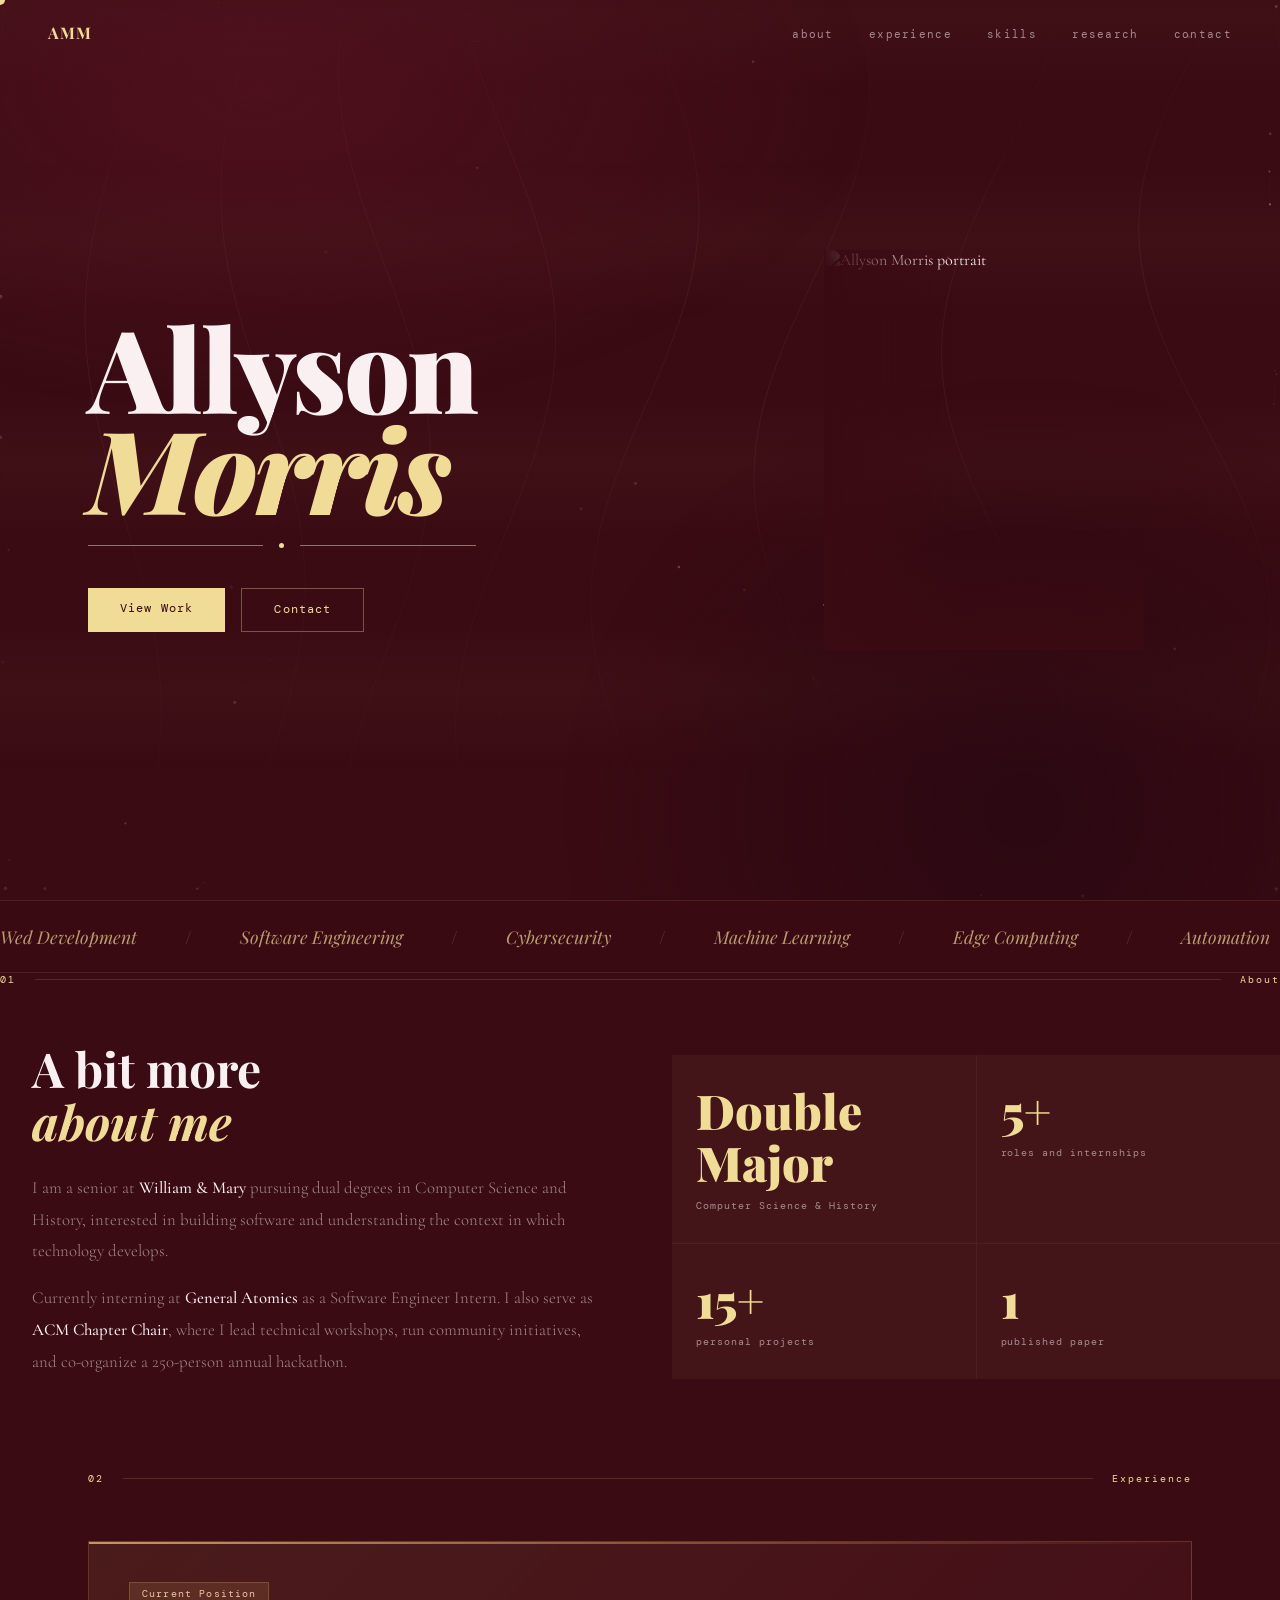
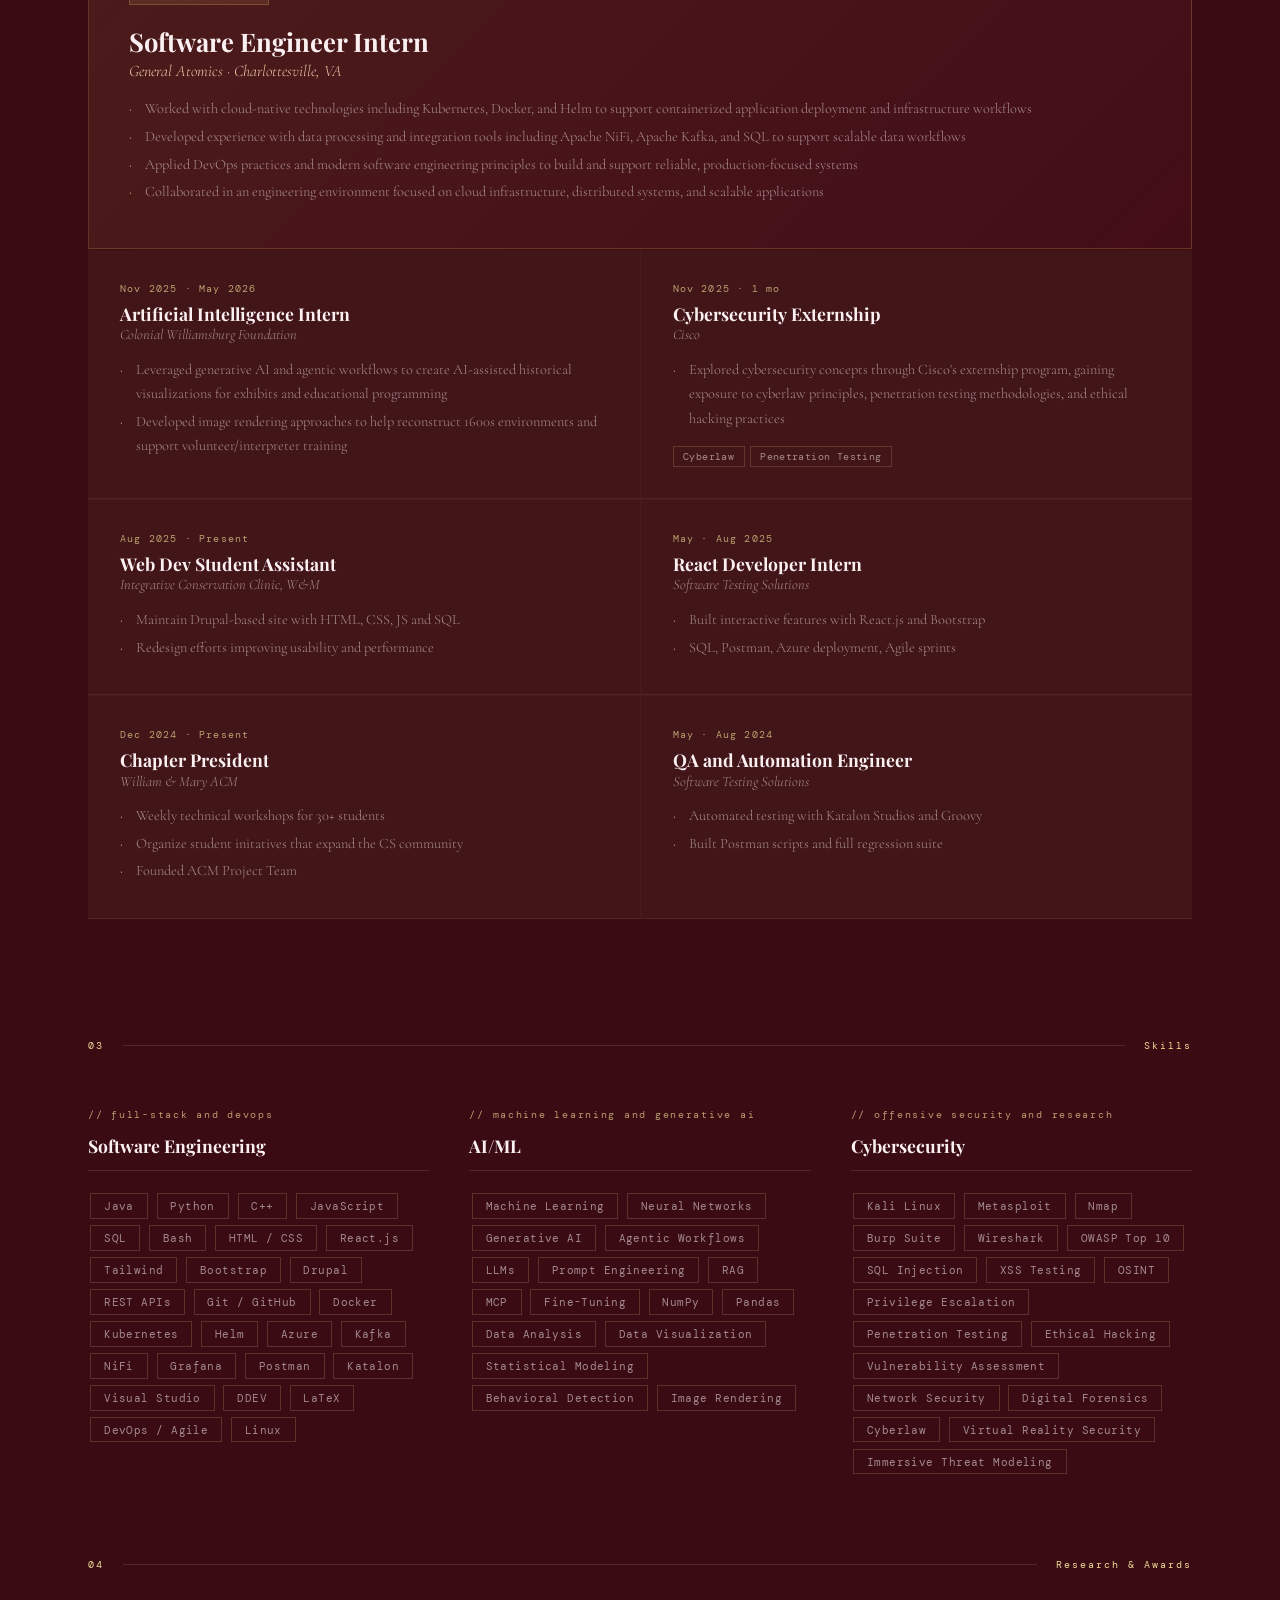
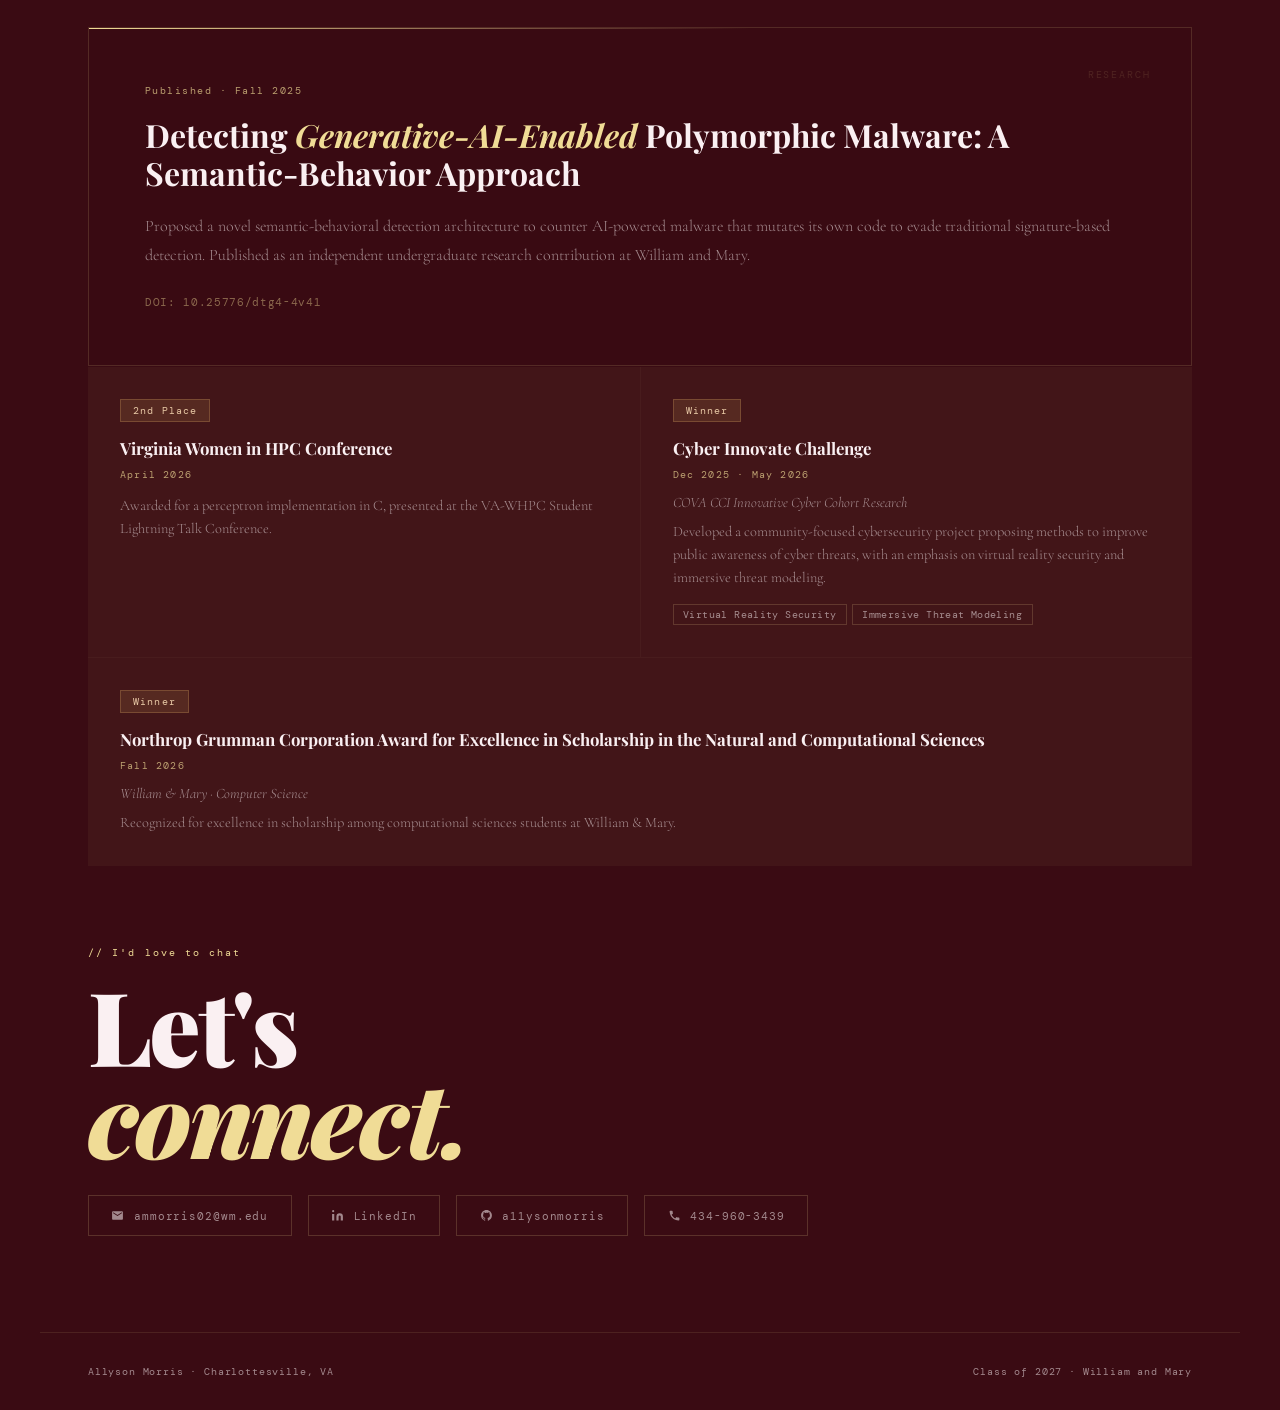
==== commit 4f616c42: "favicon updates" ====
--- a/index.html
+++ b/index.html
@@ -4,9 +4,9 @@
 <meta charset="UTF-8">
 <meta name="viewport" content="width=device-width, initial-scale=1.0">
 <title>Allyson Morris</title>
-<link rel="icon" type="image/svg+xml" href="favicon.svg">
-<link rel="icon" type="image/png" sizes="32x32" href="favicon-32.png">
-<link rel="apple-touch-icon" href="favicon-192.png">
+<link rel="icon" type="image/svg+xml" href="Images/favicon.svg">
+<link rel="icon" type="image/png" sizes="32x32" href="Images/favicon-32.png">
+<link rel="apple-touch-icon" href="Images/favicon-192.png">
 <link rel="stylesheet" href="styles.css">
 <link href="https://fonts.googleapis.com/css2?family=Playfair+Display:ital,wght@0,400;0,700;0,900;1,400;1,700&family=Cormorant+Garamond:ital,wght@0,300;0,400;0,500;1,300;1,400&family=DM+Mono:wght@300;400&display=swap" rel="stylesheet">
 </head>
